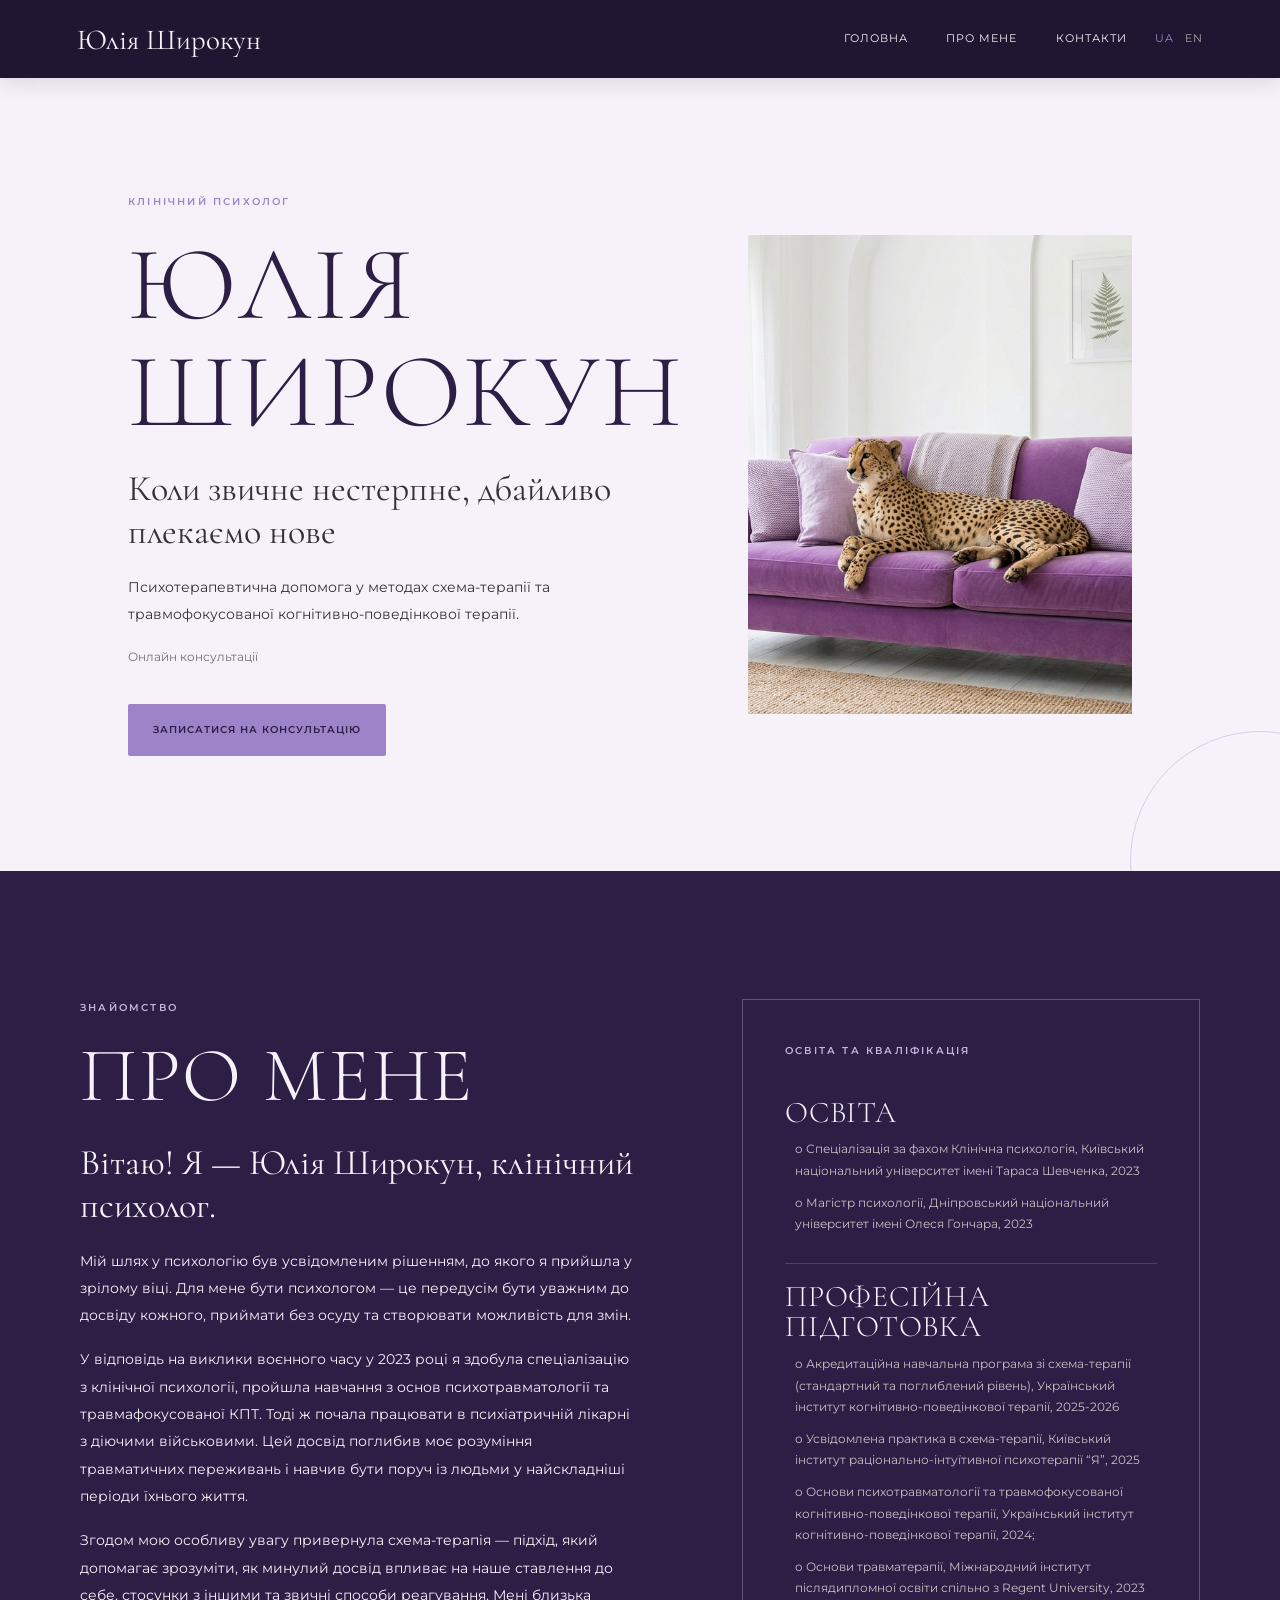
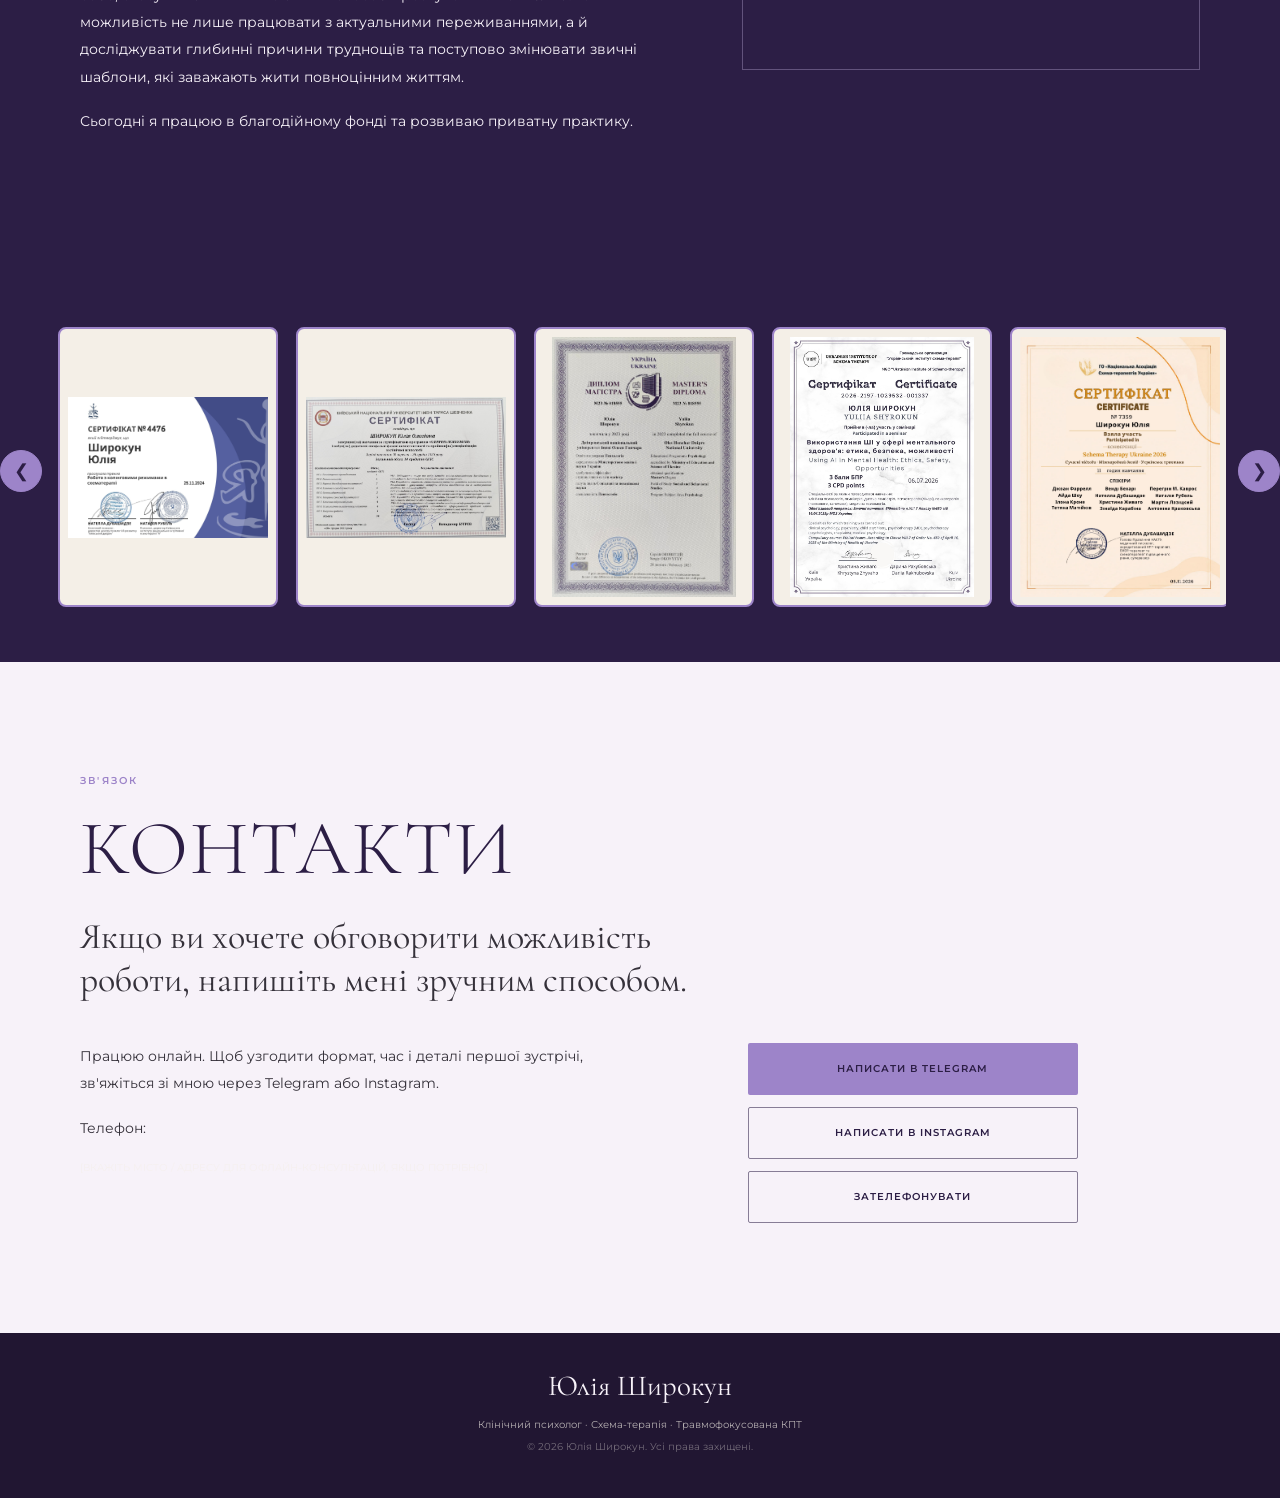
==== index.html @ d12aa0e6 "Update index.html" ====
<!doctype html>
<html lang="uk">
<head>
  <meta charset="utf-8">
  <meta name="viewport" content="width=device-width, initial-scale=1">
  <meta name="description" content="Юлія Широкун — клінічний психолог. Психотерапевтична допомога у методах схема-терапії та травмофокусованої КПТ. Онлайн та офлайн.">
  <meta name="theme-color" content="#2c1e45">
  <meta property="og:type" content="website">
  <meta property="og:title" content="Юлія Широкун | Клінічний психолог">
  <meta property="og:description" content="Психотерапевтична допомога з повагою до вашого досвіду.">
  <meta property="og:image" content="assets/images/portrait.jpg">
  <title>Юлія Широкун | Клінічний психолог</title>
  <link rel="icon" href="assets/icons/favicon.svg" type="image/svg+xml">
  <link rel="preconnect" href="https://fonts.googleapis.com">
  <link rel="preconnect" href="https://fonts.gstatic.com" crossorigin>
  <link href="https://fonts.googleapis.com/css2?family=Cormorant+Garamond:wght@300;400&family=Montserrat:wght@400;500;600&display=swap" rel="stylesheet">
  <link rel="stylesheet" href="style.css">
</head>
<body>
  <header class="site-header">
    <a class="wordmark" href="#home" aria-label="Юлія Широкун — на головну">Юлія Широкун</a>
    <nav class="desktop-nav" aria-label="Головна навігація">
      <a href="#home">Головна</a>
      <a href="#about">Про мене</a>
      <a href="#contacts">Контакти</a>
    </nav>
    <div class="header-controls">
      <a class="lang-switch active" href="./" lang="uk" aria-label="Українська версія">UA</a>
      <a class="lang-switch" href="en/" lang="en" aria-label="English version">EN</a>
      <button class="menu-toggle" type="button" aria-expanded="false" aria-controls="mobile-nav" aria-label="Відкрити меню">
        <span></span><span></span><span></span>
      </button>
    </div>
    <nav class="mobile-nav" id="mobile-nav" aria-label="Мобільна навігація">
      <a href="#home">Головна</a>
      <a href="#about">Про мене</a>
      <a href="#contacts">Контакти</a>
    </nav>
  </header>

  <main>
    <section class="hero section-light" id="home">
      <div class="hero-copy">
        <p class="eyebrow">КЛІНІЧНИЙ ПСИХОЛОГ</p>
        <h1>Юлія<br>Широкун</h1>
        <p class="hero-lead">Коли звичне нестерпне, дбайливо плекаємо нове</p>
        <p class="body-copy">Психотерапевтична допомога у методах схема-терапії та травмофокусованої когнітивно-поведінкової терапії.</p>
        <p class="body-copy muted">Онлайн консультації</p>
        <a class="button button-lavender" href="#contacts">ЗАПИСАТИСЯ НА КОНСУЛЬТАЦІЮ</a>
      </div>
      <div class="hero-photo-wrap">
        <!-- ЗАМІНИТИ: додайте фотографію Юлії до assets/images/portrait.jpg -->
        <img class="hero-photo" src="assets/images/portrait.jpg" alt="Місце для портретної фотографії Юлії Широкун">
      </div>
      <div class="hero-decoration" aria-hidden="true"></div>
    </section>

    <section class="about section-dark" id="about">
      <div class="section-inner about-grid">
        <div>
          <p class="eyebrow eyebrow-light">ЗНАЙОМСТВО</p>
          <h2>Про мене</h2>
          <p class="section-lead">Вітаю! Я — Юлія Широкун, клінічний психолог.</p>
          <p class="body-copy">Мій шлях у психологію був усвідомленим рішенням, до якого я прийшла у зрілому віці. Для мене бути психологом — це передусім бути уважним до досвіду кожного, приймати без осуду та створювати можливість для змін.</p>
          <p class="body-copy">У відповідь на виклики воєнного часу у 2023 році я здобула спеціалізацію з клінічної психології, пройшла навчання з основ психотравматології та травмафокусованої КПТ. Тоді ж почала працювати в психіатричній лікарні з діючими військовими. Цей досвід поглибив моє розуміння травматичних переживань і навчив бути поруч із людьми у найскладніші періоди їхнього життя.</p>
          <p class="body-copy">Згодом мою особливу увагу привернула схема-терапія — підхід, який допомагає зрозуміти, як минулий досвід впливає на наше ставлення до себе, стосунки з іншими та звичні способи реагування. Мені близька можливість не лише працювати з актуальними переживаннями, а й досліджувати глибинні причини труднощів та поступово змінювати звичні шаблони, які заважають жити повноцінним життям.</p>
          <p class="body-copy">Сьогодні я працюю в благодійному фонді та розвиваю приватну практику.</p>
        </div>
        <aside class="credentials-card">
          <p class="eyebrow eyebrow-light">ОСВІТА ТА КВАЛІФІКАЦІЯ</p>
          <div class="credential-item">
            <h3>Освіта</h3>
            <p>o Спеціалізація за фахом Клінічна психологія, Київський національний університет імені Тараса Шевченка, 2023</p>
            <p>o	Магістр психології, Дніпровський національний університет імені Олеся Гончара, 2023</p>
          </div>
          <div class="credential-item">
            <h3>Професійна підготовка</h3>
            <p>o	Акредитаційна навчальна програма зі схема-терапії (стандартний та поглиблений рівень), Український інститут когнітивно-поведінкової терапії, 2025-2026</p>
            <p>o	Усвідомлена практика в схема-терапії, Київський інститут раціонально-інтуїтивної психотерапії “Я”, 2025</p>
            <p>o	Основи психотравматології та травмофокусованої когнітивно-поведінкової терапії, Український інститут когнітивно-поведінкової терапії, 2024;</p>
            <p>o	Основи травматерапії, Міжнародний інститут післядипломної освіти спільно з Regent University, 2023</p>
          </div>
        </aside>
      </div>

            <!-- ГАЛЕРЕЯ ДИПЛОМІВ ТА СЕРТИФІКАТІВ -->
<div class="certificate-gallery">

    <div class="gallery-wrapper">

        <button class="gallery-arrow gallery-prev"
                type="button"
                aria-label="Попередні фотографії">
            &#10094;
        </button>

        <div class="gallery-track" id="certificateTrack">

            <div class="certificate-item">
                <img src="assets/images/photo_1.jpg" alt="Документ 1">
                <span>1</span>
            </div>
            <div class="certificate-item">
                <img src="assets/images/photo_2.jpg" alt="Документ 2">
                <span>2</span>
            </div>
            <div class="certificate-item">
                <img src="assets/images/photo_3.jpg" alt="Документ 3">
                <span>3</span>
            </div>
            <div class="certificate-item">
                <img src="assets/images/photo_4.jpg" alt="Документ 4">
                <span>4</span>
            </div>
            <div class="certificate-item">
                <img src="assets/images/photo_5.jpg" alt="Документ 5">
                <span>5</span>
            </div>
            <div class="certificate-item">
                <img src="assets/images/photo_6.jpg" alt="Документ 6">
                <span>6</span>
            </div>
            <div class="certificate-item">
                <img src="assets/images/photo_7.jpg" alt="Документ 7">
                <span>7</span>
            </div>
            <div class="certificate-item">
                <img src="assets/images/photo_8.jpg" alt="Документ 8">
                <span>8</span>
            </div>
            <div class="certificate-item">
                <img src="assets/images/photo_9.jpg" alt="Документ 9">
                <span>9</span>
            </div>
            <div class="certificate-item">
                <img src="assets/images/photo_10.jpg" alt="Документ 10">
                <span>10</span>
            </div>
            <div class="certificate-item">
                <img src="assets/images/photo_11.jpg" alt="Документ 11">
                <span>11</span>
            </div>
            <div class="certificate-item">
                <img src="assets/images/photo_12.jpg" alt="Документ 12">
                <span>12</span>
            </div>

        </div>

        <button class="gallery-arrow gallery-next"
                type="button"
                aria-label="Наступні фотографії">
            &#10095;
        </button>

    </div>
</div>

<!-- ВІКНО ЗБІЛЬШЕНОГО ФОТО -->
<div class="photo-lightbox" id="photoLightbox"
     role="dialog" aria-modal="true"
     aria-label="Збільшене зображення">

    <button class="lightbox-close" type="button"
            aria-label="Закрити">&times;</button>

    <img id="lightboxImage" src="" alt="Збільшений документ">

</div>
<!-- КІНЕЦЬ ГАЛЕРЕЇ -->
    </section>

    <section class="contacts section-light" id="contacts">
      <div class="section-inner contacts-inner">
        <p class="eyebrow">ЗВ'ЯЗОК</p>
        <h2>Контакти</h2>
        <p class="section-lead">Якщо ви хочете обговорити можливість роботи, напишіть мені зручним способом.</p>
        <div class="contact-layout">
          <div class="contact-copy">
            <p class="body-copy">Працюю онлайн. Щоб узгодити формат, час і деталі першої зустрічі, зв'яжіться зі мною через Telegram або Instagram.</p>
            <p class="body-copy">Телефон: <a class="inline-link" href="tel:+380974442134"></a></p>
            <p class="small-note">[ВКАЖІТЬ МІСТО / АДРЕСУ ДЛЯ ОФЛАЙН-КОНСУЛЬТАЦІЙ, ЯКЩО ПОТРІБНО]</p>
          </div>
         <div class="contact-actions">
  <!-- Telegram: відкрити особистий діалог -->
  <a class="button button-lavender"
     href="https://t.me/psyinua"
     target="_blank"
     rel="noopener noreferrer">
    НАПИСАТИ В TELEGRAM
  </a>

  <!-- Instagram: відкрити Direct -->
  <a class="button button-outline-dark"
     href="https://ig.me/m/psyinua"
     target="_blank"
     rel="noopener noreferrer">
    НАПИСАТИ В INSTAGRAM
  </a>

  <!-- Телефонний дзвінок -->
  <a class="button button-outline-dark"
     href="tel:+380974442134">
    ЗАТЕЛЕФОНУВАТИ
  </a>
</div>
        </div>
      </div>

    </section>
  </main>

  <footer class="site-footer">
    <a class="wordmark footer-wordmark" href="#home">Юлія Широкун</a>
    <p>Клінічний психолог · Схема-терапія · Травмофокусована КПТ</p>
    <p class="footer-copy">© <span id="year"></span> Юлія Широкун. Усі права захищені.</p>
  </footer>
  <script src="script.js"></script>
</body>
</html>
---- style.css ----
/* ОСНОВНІ НАЛАШТУВАННЯ КОЛЬОРІВ І ШРИФТІВ */
:root {
  --purple: #2c1e45;
  --lavender: #9d84c9;
  --cream: #f7f2f9;
  --ink: #35313a;
  --pale-lavender: #e8e0f1;
  --font-heading: "Cormorant Garamond", Georgia, serif;
  --font-body: "Montserrat", Arial, sans-serif;
  --header-height: 78px;
}
* { box-sizing: border-box; }
html { scroll-behavior: smooth; scroll-padding-top: calc(var(--header-height) + 18px); }
body { margin: 0; color: var(--ink); background: var(--cream); font-family: var(--font-body); font-size: 15px; line-height: 1.8; }
a { color: inherit; }
.site-header {
  height: var(--header-height); position: sticky; top: 0; z-index: 20;
  display: flex; align-items: center; justify-content: space-between; gap: 28px;
  padding: 0 clamp(20px, 6vw, 88px); background: #211632; color:  rgba(244,239,231,.7);
  box-shadow: 0 4px 22px rgba(20,12,32,.12);
}
.wordmark { color: var(--cream); text-decoration: none; font-family: var(--font-heading); font-size: 29px; font-weight: 400; line-height: 1; white-space: nowrap; }
.desktop-nav { display: flex; align-items: center; gap: clamp(18px, 3vw, 42px); margin-left: auto; }
.desktop-nav a, .mobile-nav a { color: var(--cream); text-decoration: none; font-size: 11px; letter-spacing: .09em; text-transform: uppercase; transition: color .2s ease; }
.desktop-nav a:hover, .mobile-nav a:hover { color: var(--lavender); }
.header-controls { display: flex; align-items: center; gap: 12px; }
.lang-switch { color: rgba(244,239,231,.65); text-decoration: none; font-size: 11px; letter-spacing: .08em; }
.lang-switch.active, .lang-switch:hover { color: var(--lavender); }
.menu-toggle, .mobile-nav { display: none; }
section { scroll-margin-top: var(--header-height); }
.section-light { background: var(--cream); color: var(--ink); }
.section-dark { background: var(--purple); color: var(--cream); }
.hero { min-height: min(760px, calc(100vh - var(--header-height))); display: grid; grid-template-columns: 1.05fr .95fr; align-items: center; gap: 5vw; padding: clamp(64px, 9vw, 126px) clamp(24px, 10vw, 150px); position: relative; overflow: hidden; }
.hero-copy { position: relative; z-index: 1; max-width: 600px; }
.eyebrow { margin: 0 0 20px; font-size: 10px; font-weight: 600; letter-spacing: .22em; color: var(--lavender); }
.eyebrow-light { color: #c5b4e1; }
h1, h2, h3 { font-family: var(--font-heading); font-weight: 300; text-transform: uppercase; letter-spacing: .025em; line-height: 1.02; }
h1 { margin: 0 0 22px; color: var(--purple); font-size: clamp(64px, 8.2vw, 112px); }
h2 { margin: 0 0 26px; font-size: clamp(52px, 6vw, 78px); color: var(--cream); }
h3 { margin: 0 0 8px; color: var(--cream); font-size: 30px; }
.hero-lead, .section-lead { font-family: var(--font-heading); font-size: clamp(25px, 3vw, 36px); line-height: 1.2; margin: 0 0 20px; }
.body-copy { max-width: 620px; margin: 0 0 17px; font-size: 14px; line-height: 1.95; }
.body-light { color: rgba(244,239,231,.88); }
.muted { color: #746c79; font-size: 12px; }
.button { display: inline-flex; justify-content: center; align-items: center; min-height: 52px; padding: 14px 24px; border: 1px solid transparent; border-radius: 2px; text-decoration: none; font-family: var(--font-body); font-size: 10px; font-weight: 600; letter-spacing: .1em; line-height: 1.4; text-align: center; transition: transform .2s ease, background .2s ease, color .2s ease; }
.button:hover { transform: translateY(-2px); }
.button-lavender { background: var(--lavender); color: var(--purple); }
.button-lavender:hover { background: #b5a2d7; }
.button-outline-light { border-color: rgba(244,239,231,.55); color: var(--cream); background: transparent; }
.button-outline-light:hover { background: rgba(244,239,231,.1); }
.hero .button { margin-top: 18px; }
.hero-photo-wrap { position: relative; justify-self: end; width: min(100%, 440px); }
.hero-photo { display: block; width: 100%; aspect-ratio: 4 / 5; object-fit: cover; background: var(--pale-lavender); }
.photo-note { position: absolute; bottom: 16px; left: 16px; padding: 8px 12px; background: rgba(44,30,69,.88); color: var(--cream); font-size: 9px; letter-spacing: .16em; }
.hero-decoration { position: absolute; width: 260px; height: 260px; border: 1px solid rgba(157,132,201,.35); border-radius: 50%; right: -110px; bottom: -120px; }
.section-inner { width: min(1120px, calc(100% - 48px)); margin: 0 auto; padding: clamp(76px, 10vw, 132px) 0; }
.about-grid { display: grid; grid-template-columns: 1.1fr .9fr; gap: clamp(40px, 8vw, 110px); align-items: start; }
.about .section-lead { color: var(--cream); max-width: 720px; }
.contacts .section-lead { color: var(--ink); max-width: 680px; }
.contacts .eyebrow { color: var(--lavender); }
.contacts h2, .contacts h3 { color: var(--purple); }
.contacts .body-copy { color: var(--ink); }
.contacts .button-outline-dark {
  border-color: rgba(44,30,69,.55);
  color: var(--purple);
  background: transparent;
}
.contacts .button-outline-dark:hover { background: rgba(44,30,69,.07); }
.placeholder-hint { margin-top: 28px; color: #c5b4e1; font-size: 10px; letter-spacing: .08em; }
.credentials-card { border: 1px solid rgba(197,180,225,.35); padding: clamp(24px, 4vw, 42px); }
.credential-item { padding: 18px 0; border-bottom: 1px solid rgba(197,180,225,.22); }
.credential-item:last-of-type { border-bottom: 0; }
.credential-item p { margin: 10px; color: rgba(244,239,231,.78); font-size: 12px; line-height: 1.8; }
.small-note { color: rgba(244,239,231,.55); font-size: 10px; line-height: 1.7; }
.contacts-inner { padding-top: clamp(72px, 9vw, 110px); padding-bottom: clamp(72px, 9vw, 110px); }
.contacts h2 { color: var(--purple); }
.contact-layout { display: grid; grid-template-columns: 1.1fr .9fr; gap: 9vw; margin-top: 42px; align-items: start; }
.inline-link { color: #c5b4e1; text-underline-offset: 4px; }
.contact-actions { display: flex; flex-direction: column; align-items: stretch; gap: 12px; max-width: 330px; }
.site-footer { padding: 38px 24px; text-align: center; background: #211632; color: rgba(244,239,231,.7); }
.footer-wordmark { display: inline-block; margin-bottom: 12px; }
.site-footer p { margin: 4px 0; font-size: 10px; }
.footer-copy { opacity: .55; }
@media (max-width: 760px) {
  :root { --header-height: 68px; }
  .site-header { padding: 0 20px; gap: 12px; }
  .wordmark { font-size: 25px; }
  .desktop-nav { display: none; }
  .header-controls { margin-left: auto; }
  .menu-toggle { display: flex; flex-direction: column; justify-content: center; gap: 5px; width: 38px; height: 38px; padding: 8px; border: 0; background: transparent; cursor: pointer; }
  .menu-toggle span { display: block; width: 21px; height: 1px; background: var(--cream); }
  .mobile-nav { position: absolute; top: var(--header-height); left: 0; right: 0; padding: 18px 22px 22px; background: var(--purple); border-top: 1px solid rgba(244,239,231,.12); }
  .mobile-nav.open { display: flex; flex-direction: column; gap: 18px; }
  .hero { grid-template-columns: 1fr; gap: 42px; padding: 68px 26px 76px; }
  h1 { font-size: clamp(62px, 18vw, 92px); }
  .hero-photo-wrap { justify-self: center; width: min(100%, 390px); }
  .section-inner { width: min(100% - 48px, 560px); }
  .about-grid, .contact-layout { grid-template-columns: 1fr; gap: 42px; }
  h2 { font-size: 58px; }
  .contact-actions { max-width: none; }
}
@media (prefers-reduced-motion: reduce) {
  html { scroll-behavior: auto; }
  *, *::before, *::after { transition-duration: .01ms !important; animation-duration: .01ms !important; }
}
/* ===== ГАЛЕРЕЯ СЕРТИФІКАТІВ ===== */

.certificate-gallery {
    margin-top: 0px;
    padding: 35px 0;
    color: #f4efe7;
}

.certificate-gallery h2 {
    color: #f4efe7;
    text-align: center;
    font-family: 'Cormorant Garamond', serif;
    font-weight: normal;
    letter-spacing: 2px;
}

.gallery-description {
    color: #e5d9ee;
    text-align: center;
    margin-bottom: 30px;
}

.gallery-wrapper {
    display: flex;
    align-items: center;
    gap: 12px;
}

.gallery-track {
    display: flex;
    gap: 18px;
    overflow-x: auto;
    scroll-behavior: smooth;
    scroll-snap-type: x mandatory;
    scrollbar-width: thin;
    scrollbar-color: #9d84c9 #2c1e45;
    padding: 12px 4px 20px;
    flex: 1;
}

.gallery-track::-webkit-scrollbar {
    height: 7px;
}

.gallery-track::-webkit-scrollbar-thumb {
    background: #9d84c9;
    border-radius: 10px;
}

.certificate-item {
    position: relative;
    flex: 0 0 220px;
    height: 280px;
    background: #f4efe7;
    border: 2px solid #9d84c9;
    border-radius: 8px;
    overflow: hidden;
    scroll-snap-align: center;
    cursor: zoom-in;
    display: flex;
    align-items: center;
    justify-content: center;
}

.certificate-item img {
    width: 100%;
    height: 100%;
    object-fit: contain;
    padding: 8px;
}

.certificate-item span {
    position: absolute;
    color: #2c1e45;
    font-size: 14px;
    background: #e5d9ee;
    padding: 4px 9px;
    border-radius: 20px;
    pointer-events: none;
}

.certificate-item.has-photo span {
    display: none;
}

.certificate-item img:not([src]) {
    display: none;
}

.gallery-arrow {
    flex-shrink: 0;
    width: 42px;
    height: 42px;
    border: 1px solid #9d84c9;
    border-radius: 50%;
    background: #9d84c9;
    color: #2c1e45;
    font-size: 18px;
    cursor: pointer;
    transition: opacity 0.2s;
}

.gallery-arrow:hover {
    opacity: 0.75;
}

/* ЗБІЛЬШЕНЕ ФОТО */

.photo-lightbox {
    display: none;
    position: fixed;
    inset: 0;
    z-index: 9999;
    background: rgba(20, 13, 30, 0.94);
    align-items: center;
    justify-content: center;
    padding: 55px 20px 20px;
}

.photo-lightbox.active {
    display: flex;
}

.photo-lightbox img {
    max-width: 95%;
    max-height: 90vh;
    object-fit: contain;
    border: 2px solid #9d84c9;
    border-radius: 5px;
}

.lightbox-close {
    position: absolute;
    top: 15px;
    right: 25px;
    background: transparent;
    border: none;
    color: #f4efe7;
    font-size: 42px;
    cursor: pointer;
}

/* МОБІЛЬНА ВЕРСІЯ */

@media (max-width: 600px) {
    .certificate-item {
        flex-basis: 75%;
        height: 260px;
    }

    .gallery-arrow {
        width: 34px;
        height: 34px;
        font-size: 15px;
    }

    .gallery-wrapper {
        gap: 5px;
    }

    .certificate-gallery {
        margin-top: 40px;
    }
}

/* ===== ВИПРАВЛЕННЯ МОБІЛЬНОГО ВІДОБРАЖЕННЯ ===== */

/* Забороняємо сторінці виходити за межі екрана */
html {
    max-width: 100%;
    overflow-x: clip;
}

body {
    width: 100%;
    max-width: 100%;
    overflow-x: hidden;
}

/* Зображення не повинні розширювати сторінку */
img,
video,
iframe {
    max-width: 100%;
}

/* Захист каруселі від горизонтального переповнення */
.gallery-wrapper {
    width: 100%;
    max-width: 100%;
    min-width: 0;
}

.gallery-track {
    min-width: 0;
    max-width: 100%;
}
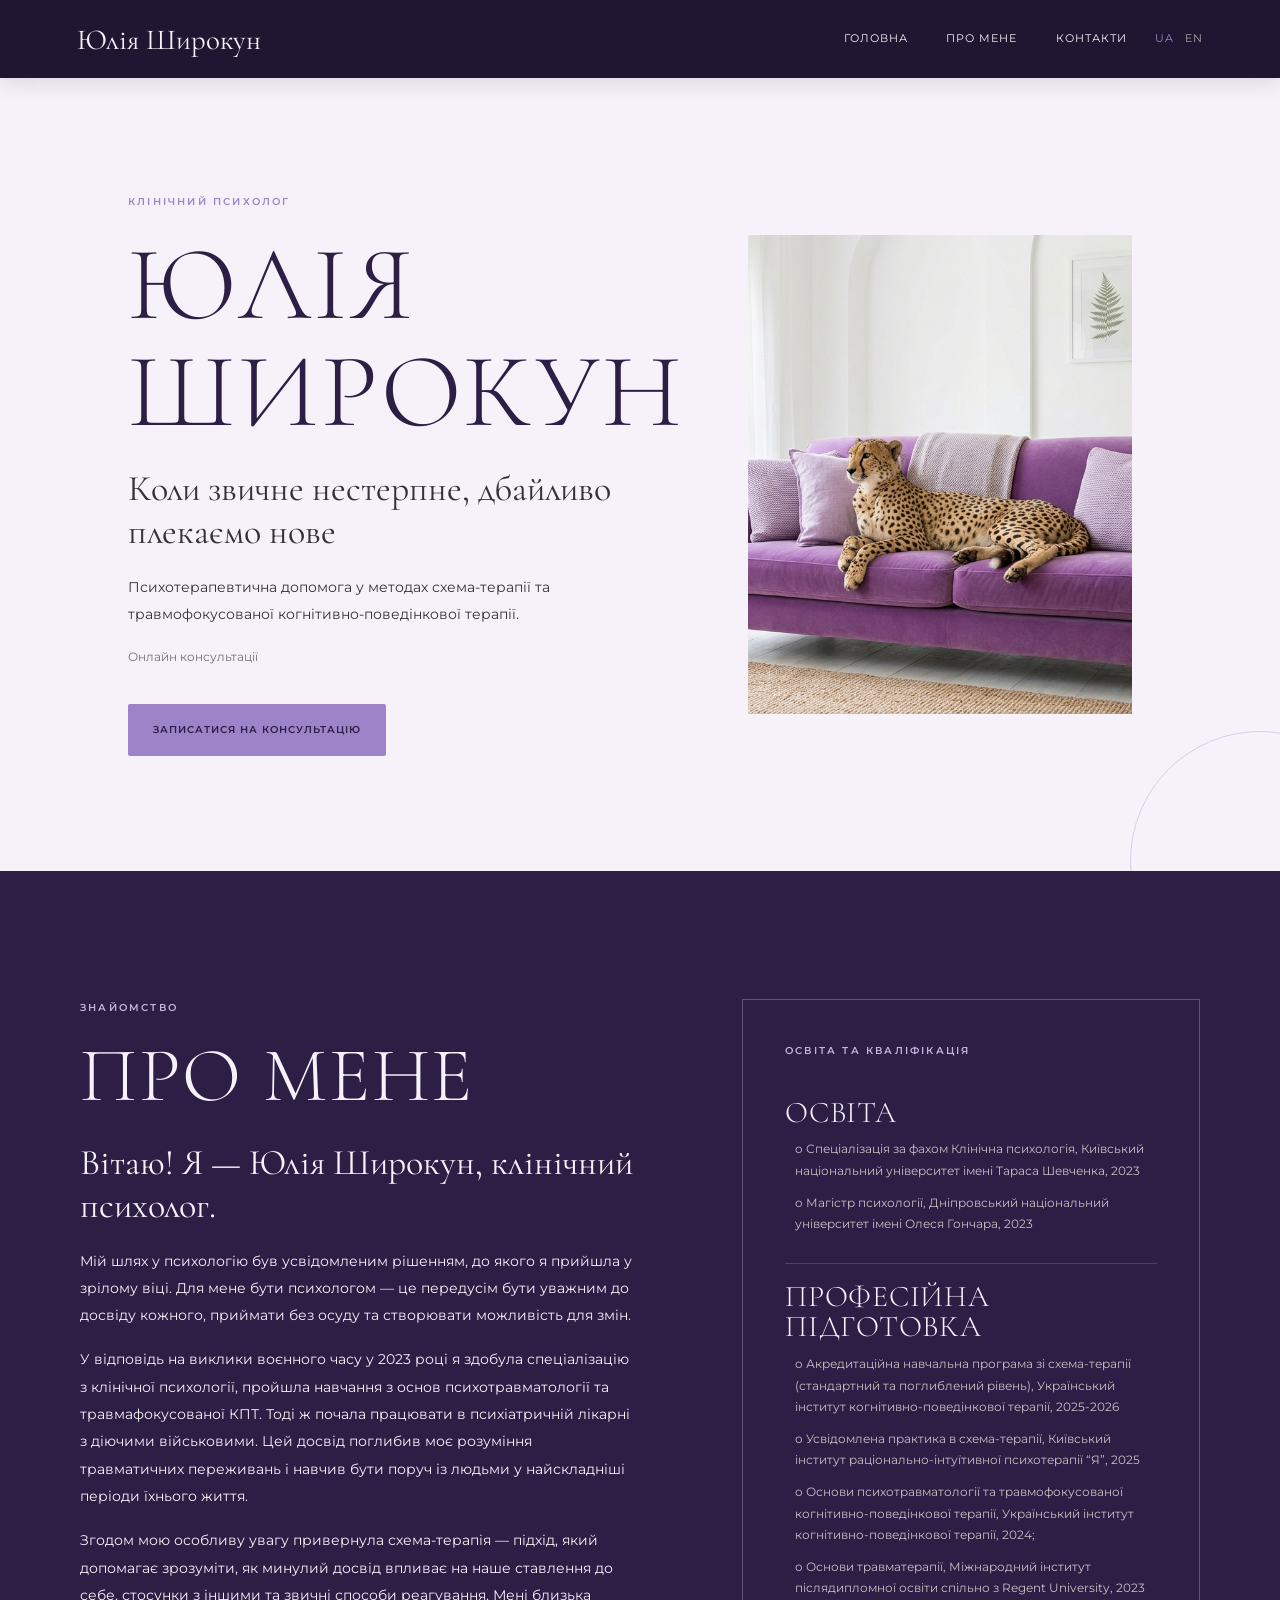
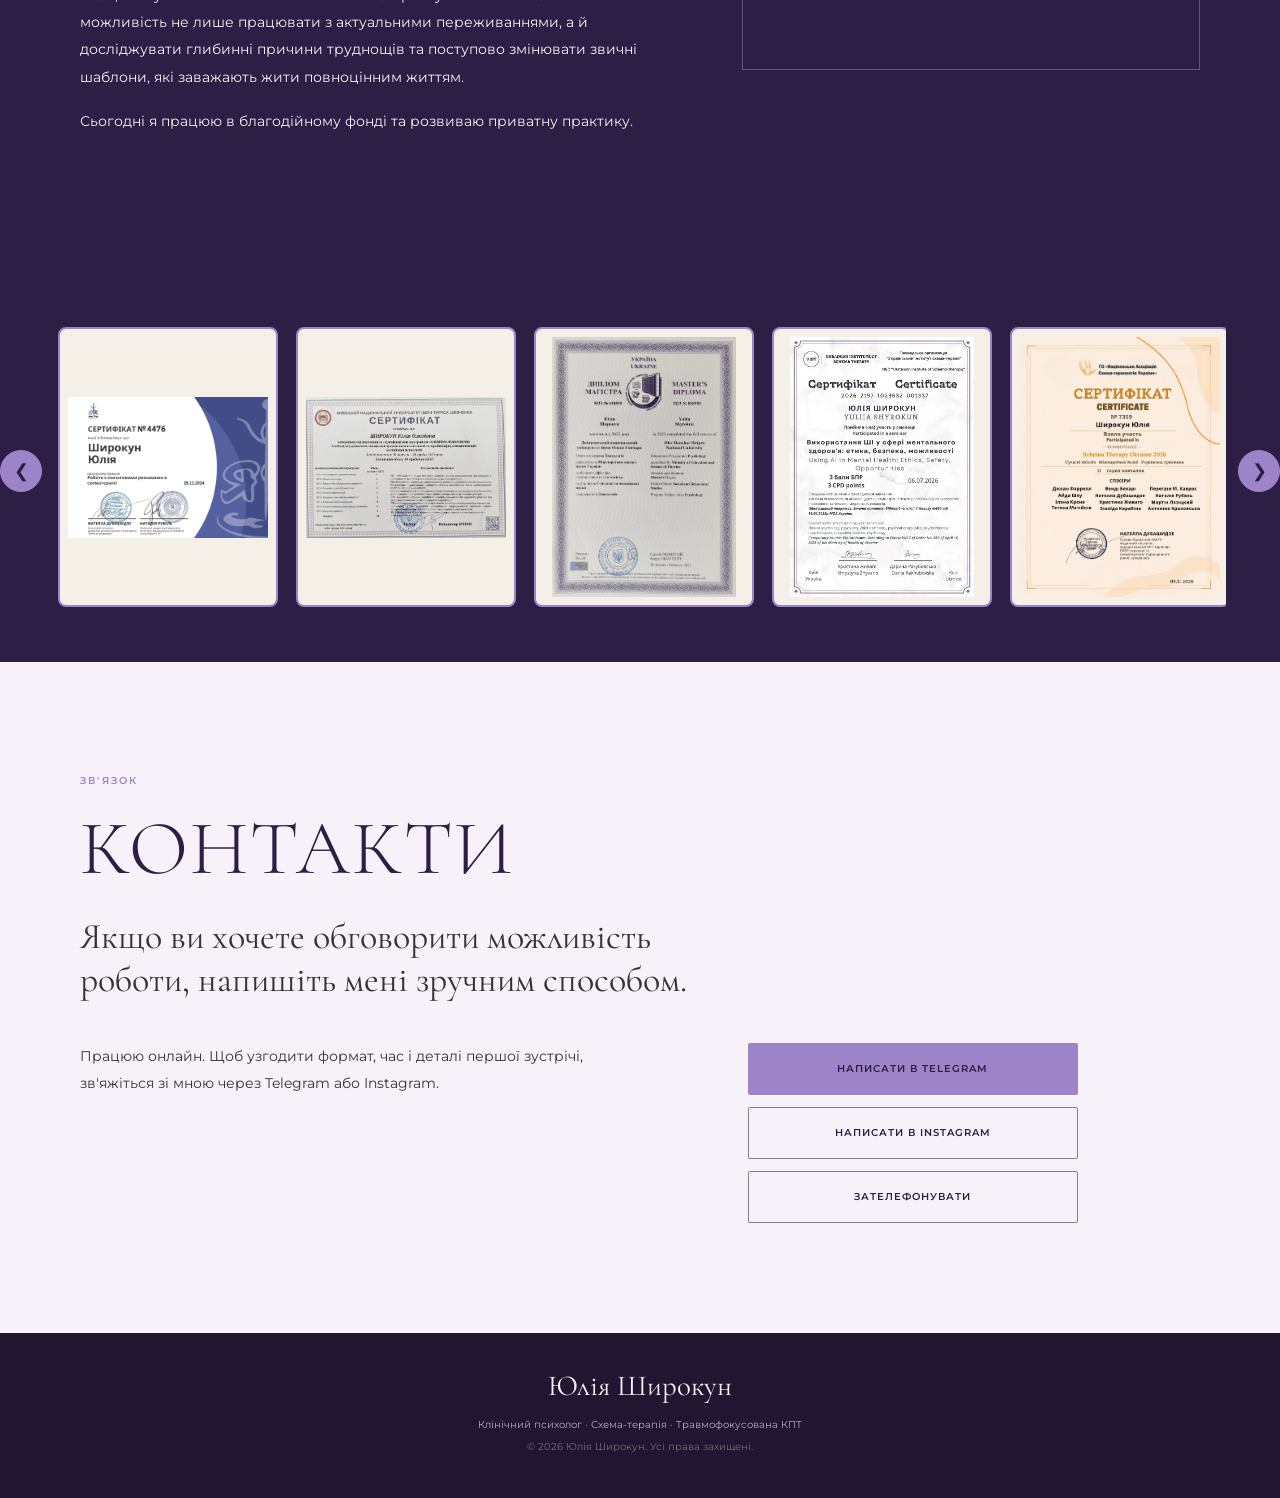
==== commit b3b45917: "Update index.html" ====
--- a/index.html
+++ b/index.html
@@ -178,10 +178,9 @@
         <div class="contact-layout">
           <div class="contact-copy">
             <p class="body-copy">Працюю онлайн. Щоб узгодити формат, час і деталі першої зустрічі, зв'яжіться зі мною через Telegram або Instagram.</p>
-            <p class="body-copy">Телефон: <a class="inline-link" href="tel:+380974442134"></a></p>
-            <p class="small-note">[ВКАЖІТЬ МІСТО / АДРЕСУ ДЛЯ ОФЛАЙН-КОНСУЛЬТАЦІЙ, ЯКЩО ПОТРІБНО]</p>
           </div>
          <div class="contact-actions">
+           
   <!-- Telegram: відкрити особистий діалог -->
   <a class="button button-lavender"
      href="https://t.me/psyinua"
@@ -192,7 +191,7 @@
 
   <!-- Instagram: відкрити Direct -->
   <a class="button button-outline-dark"
-     href="https://ig.me/m/psyinua"
+     href="https://www.instagram.com/psyinua/"
      target="_blank"
      rel="noopener noreferrer">
     НАПИСАТИ В INSTAGRAM
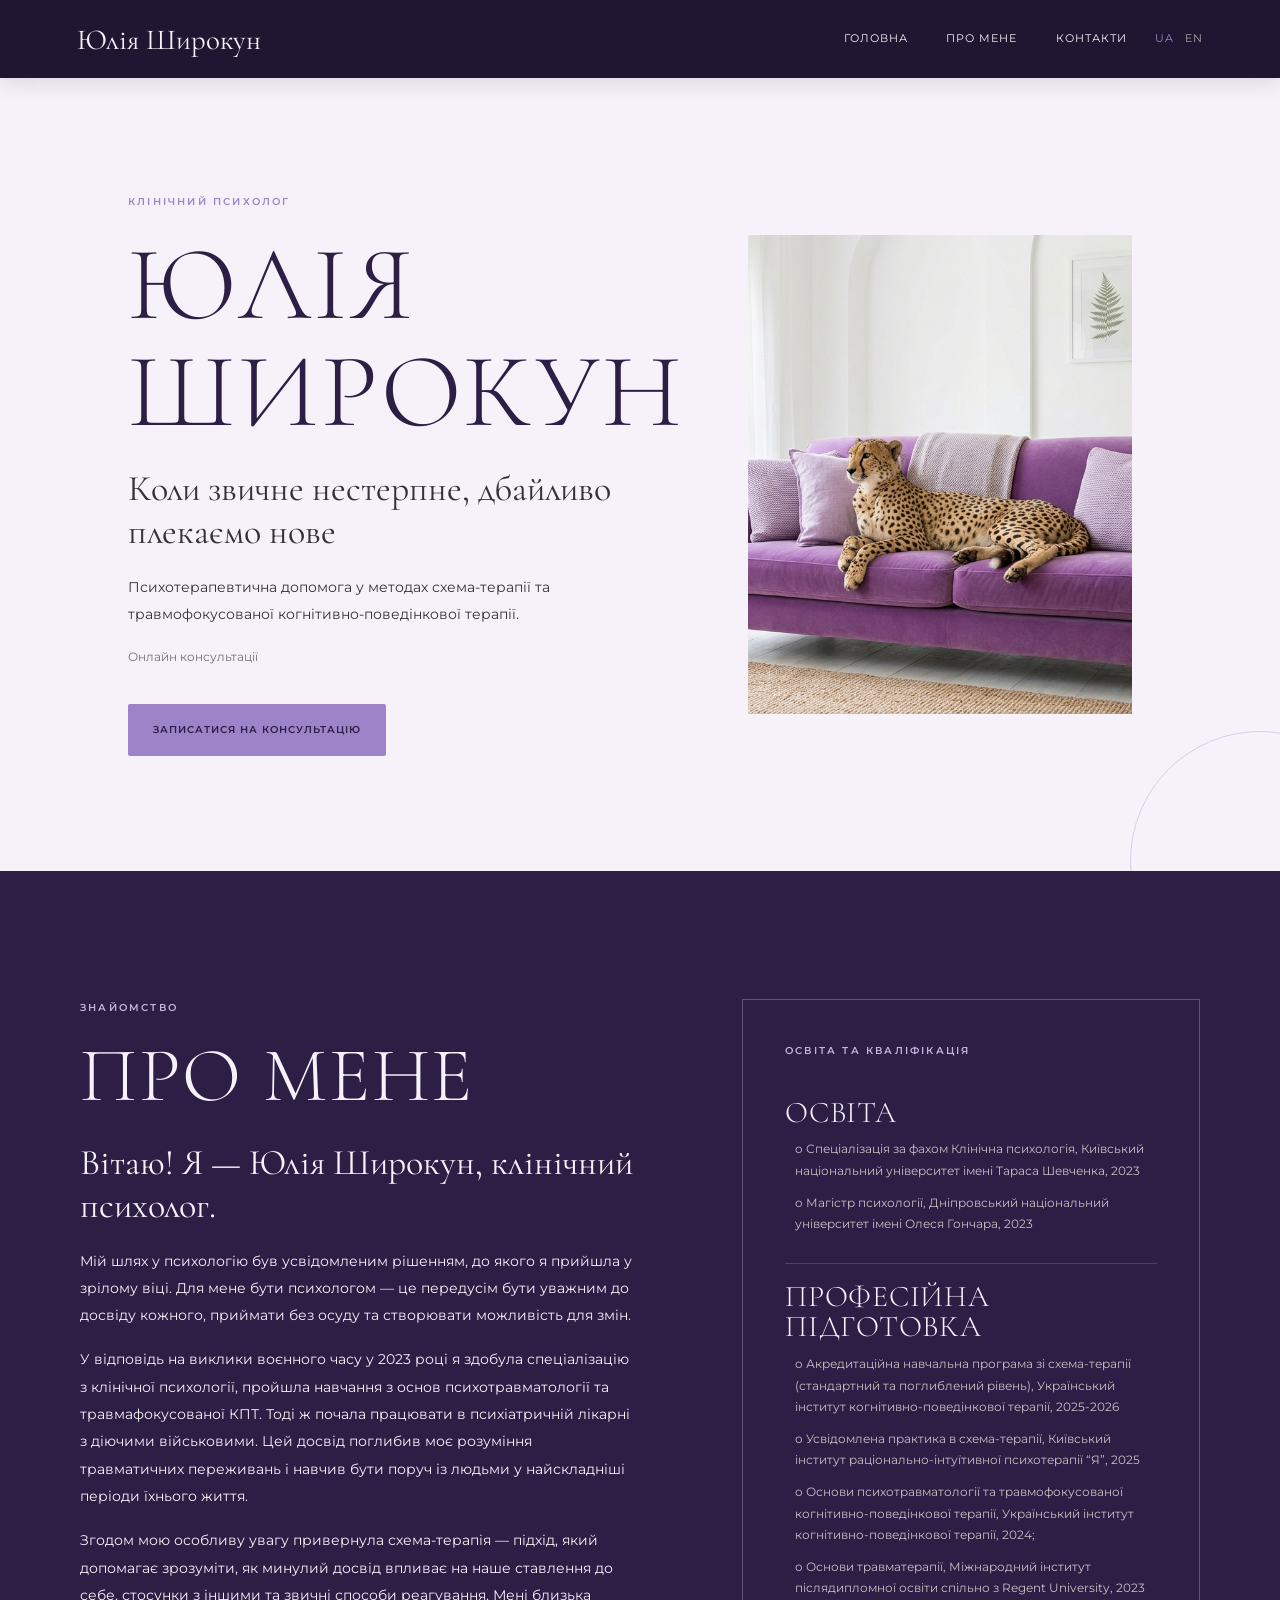
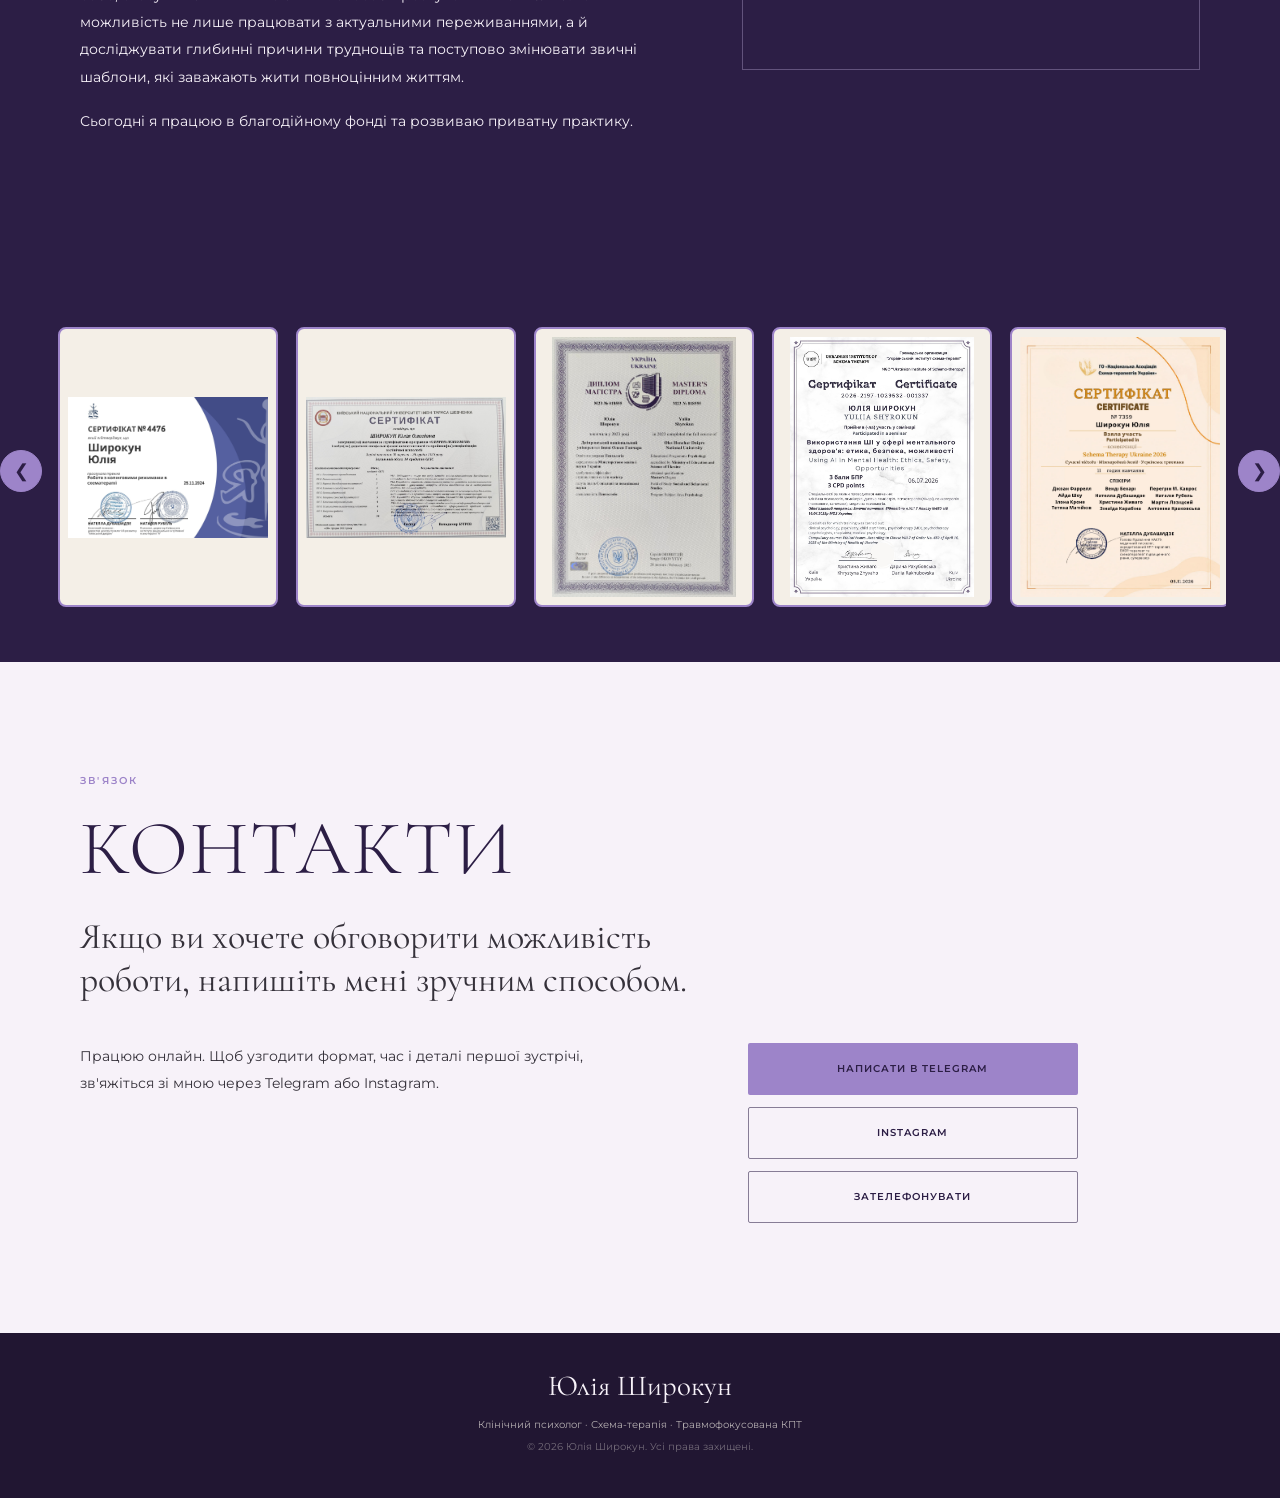
==== commit 1335ce5a: "Update index.html" ====
--- a/index.html
+++ b/index.html
@@ -194,7 +194,7 @@
      href="https://www.instagram.com/psyinua/"
      target="_blank"
      rel="noopener noreferrer">
-    НАПИСАТИ В INSTAGRAM
+    INSTAGRAM
   </a>
 
   <!-- Телефонний дзвінок -->
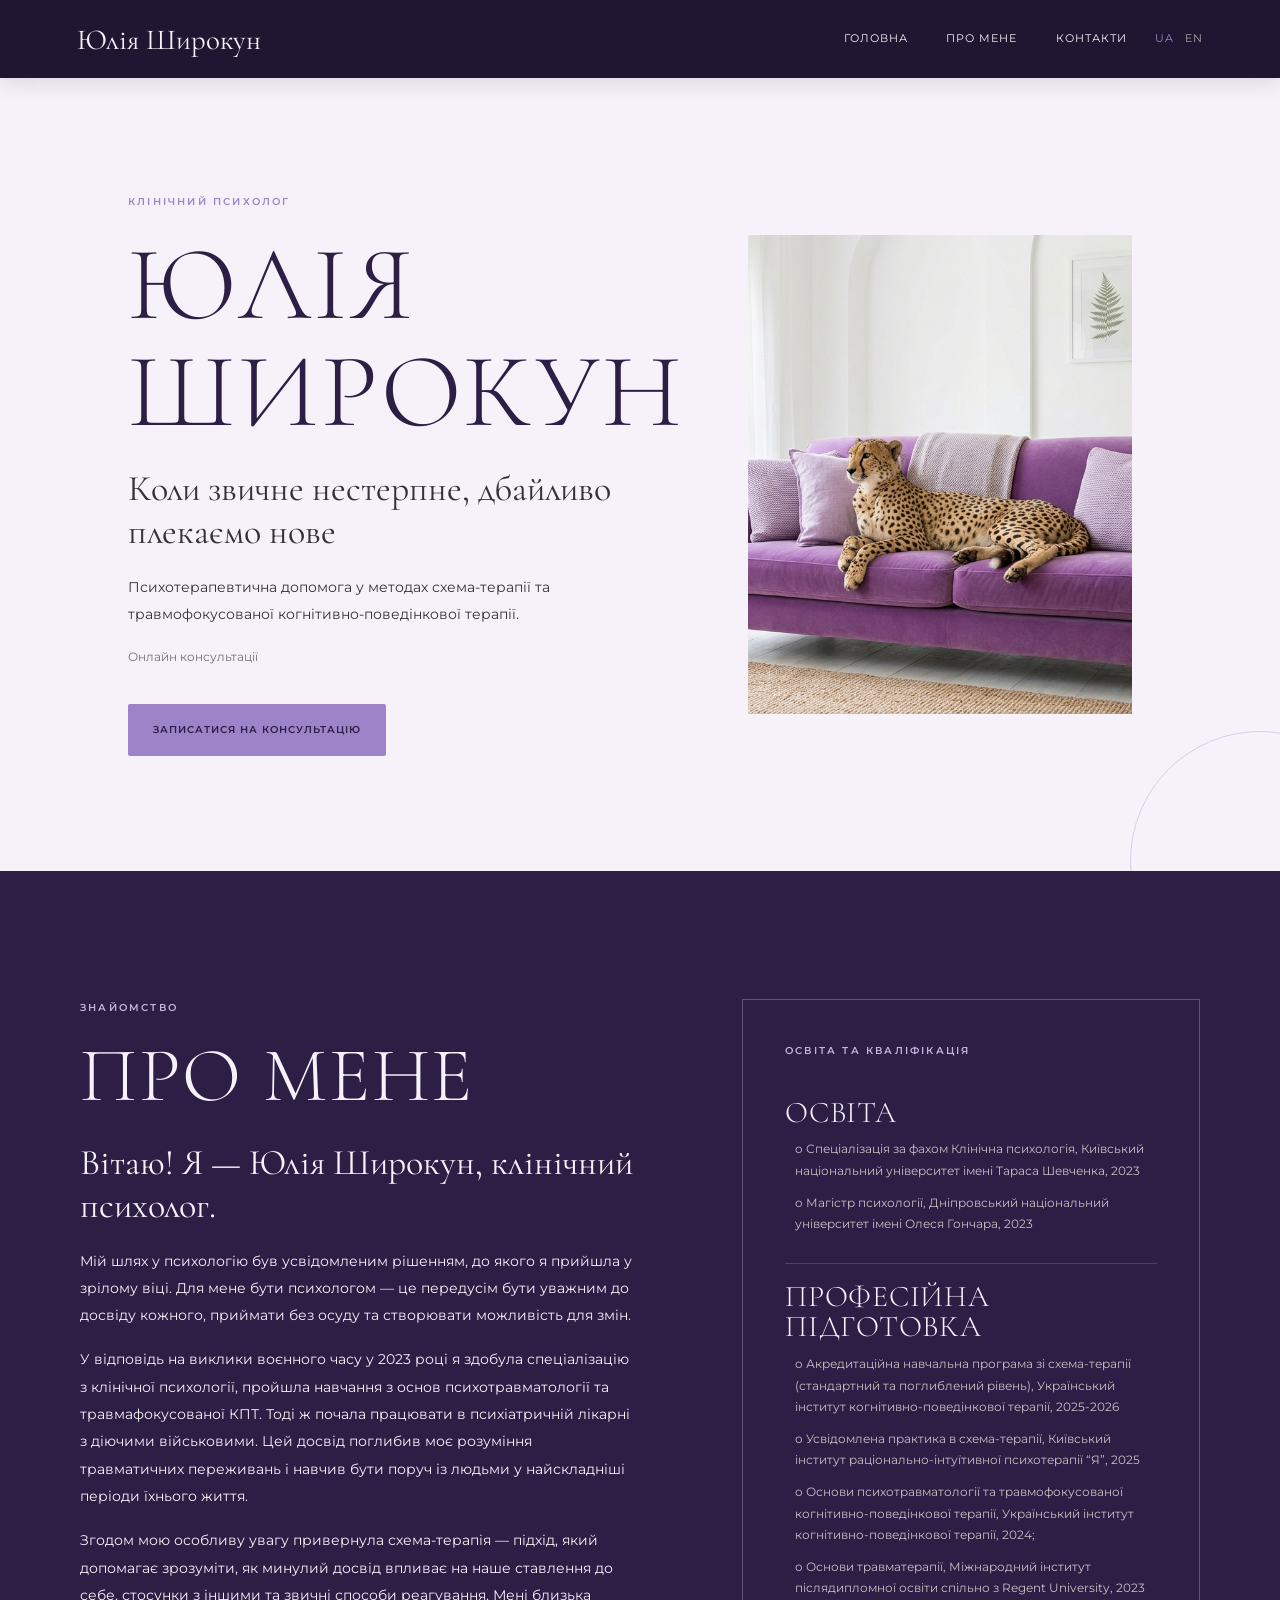
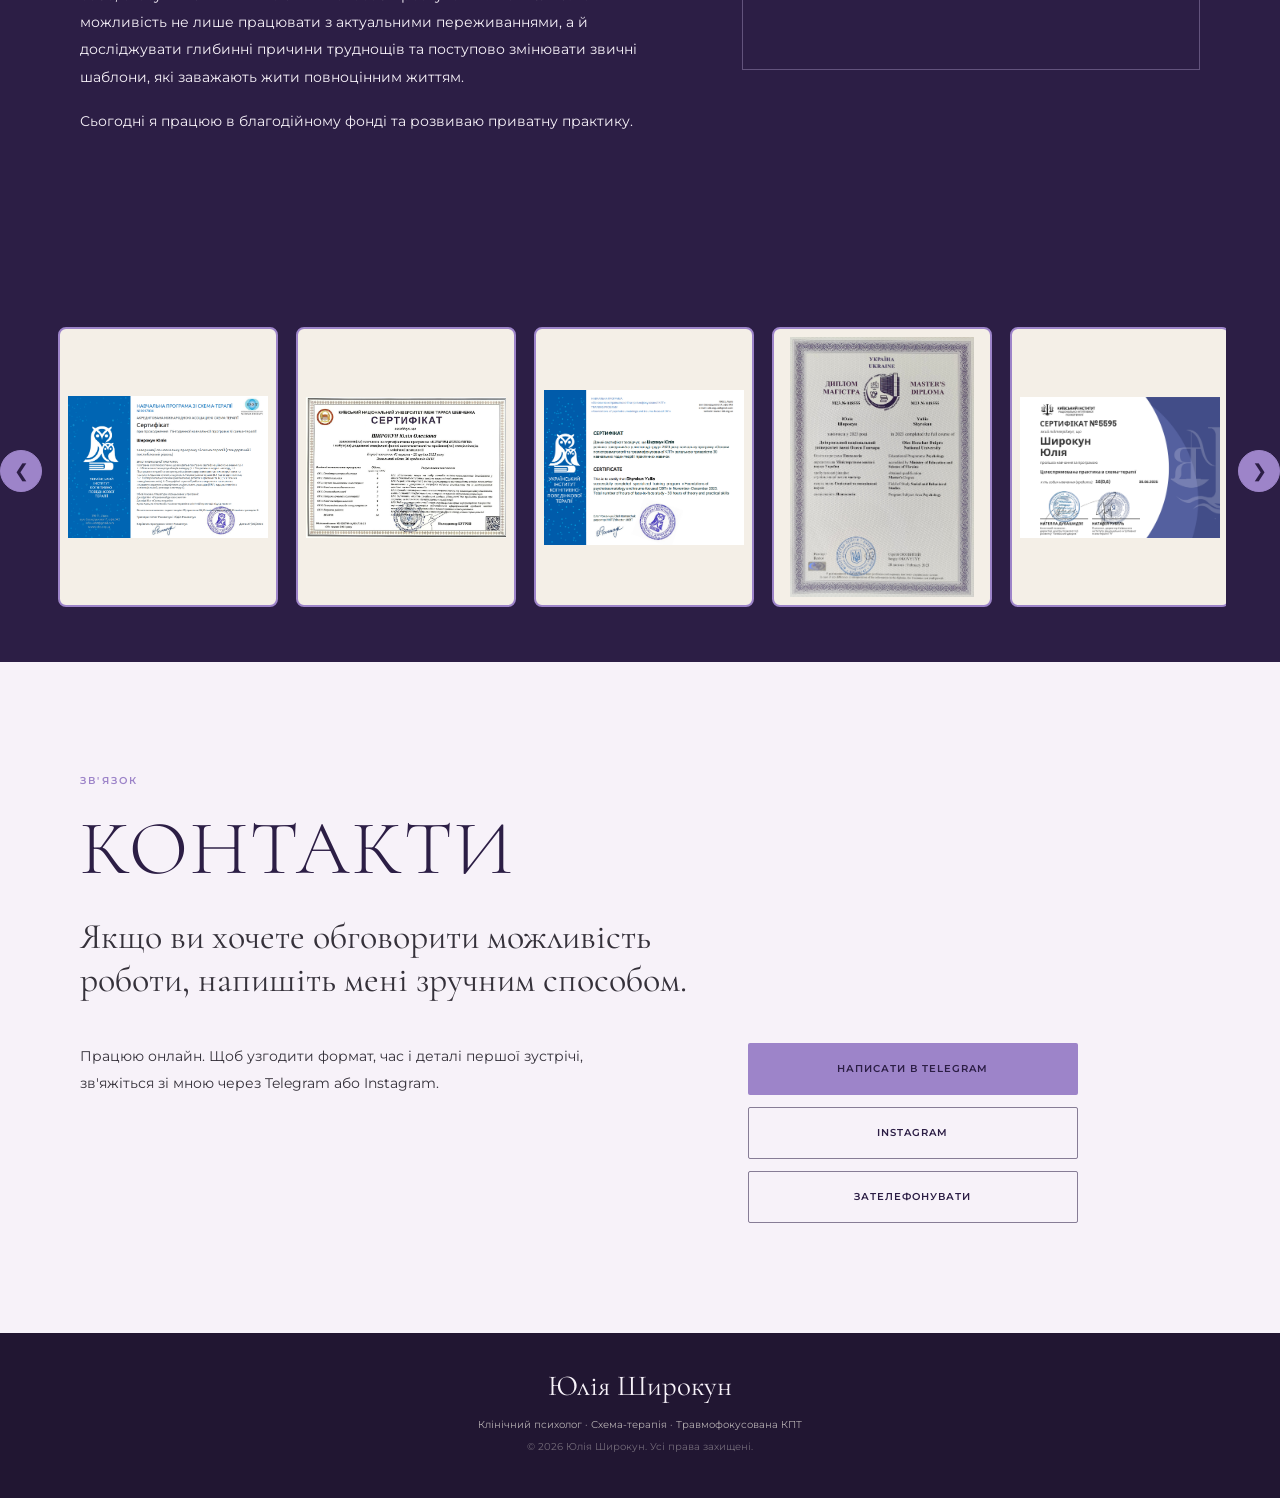
==== commit 0eb8ed18: "Update index.html" ====
--- a/index.html
+++ b/index.html
@@ -144,6 +144,10 @@
                 <img src="assets/images/photo_12.jpg" alt="Документ 12">
                 <span>12</span>
             </div>
+          <div class="certificate-item">
+                <img src="assets/images/photo_13.jpg" alt="Документ 13">
+                <span>13</span>
+            </div>
 
         </div>
 
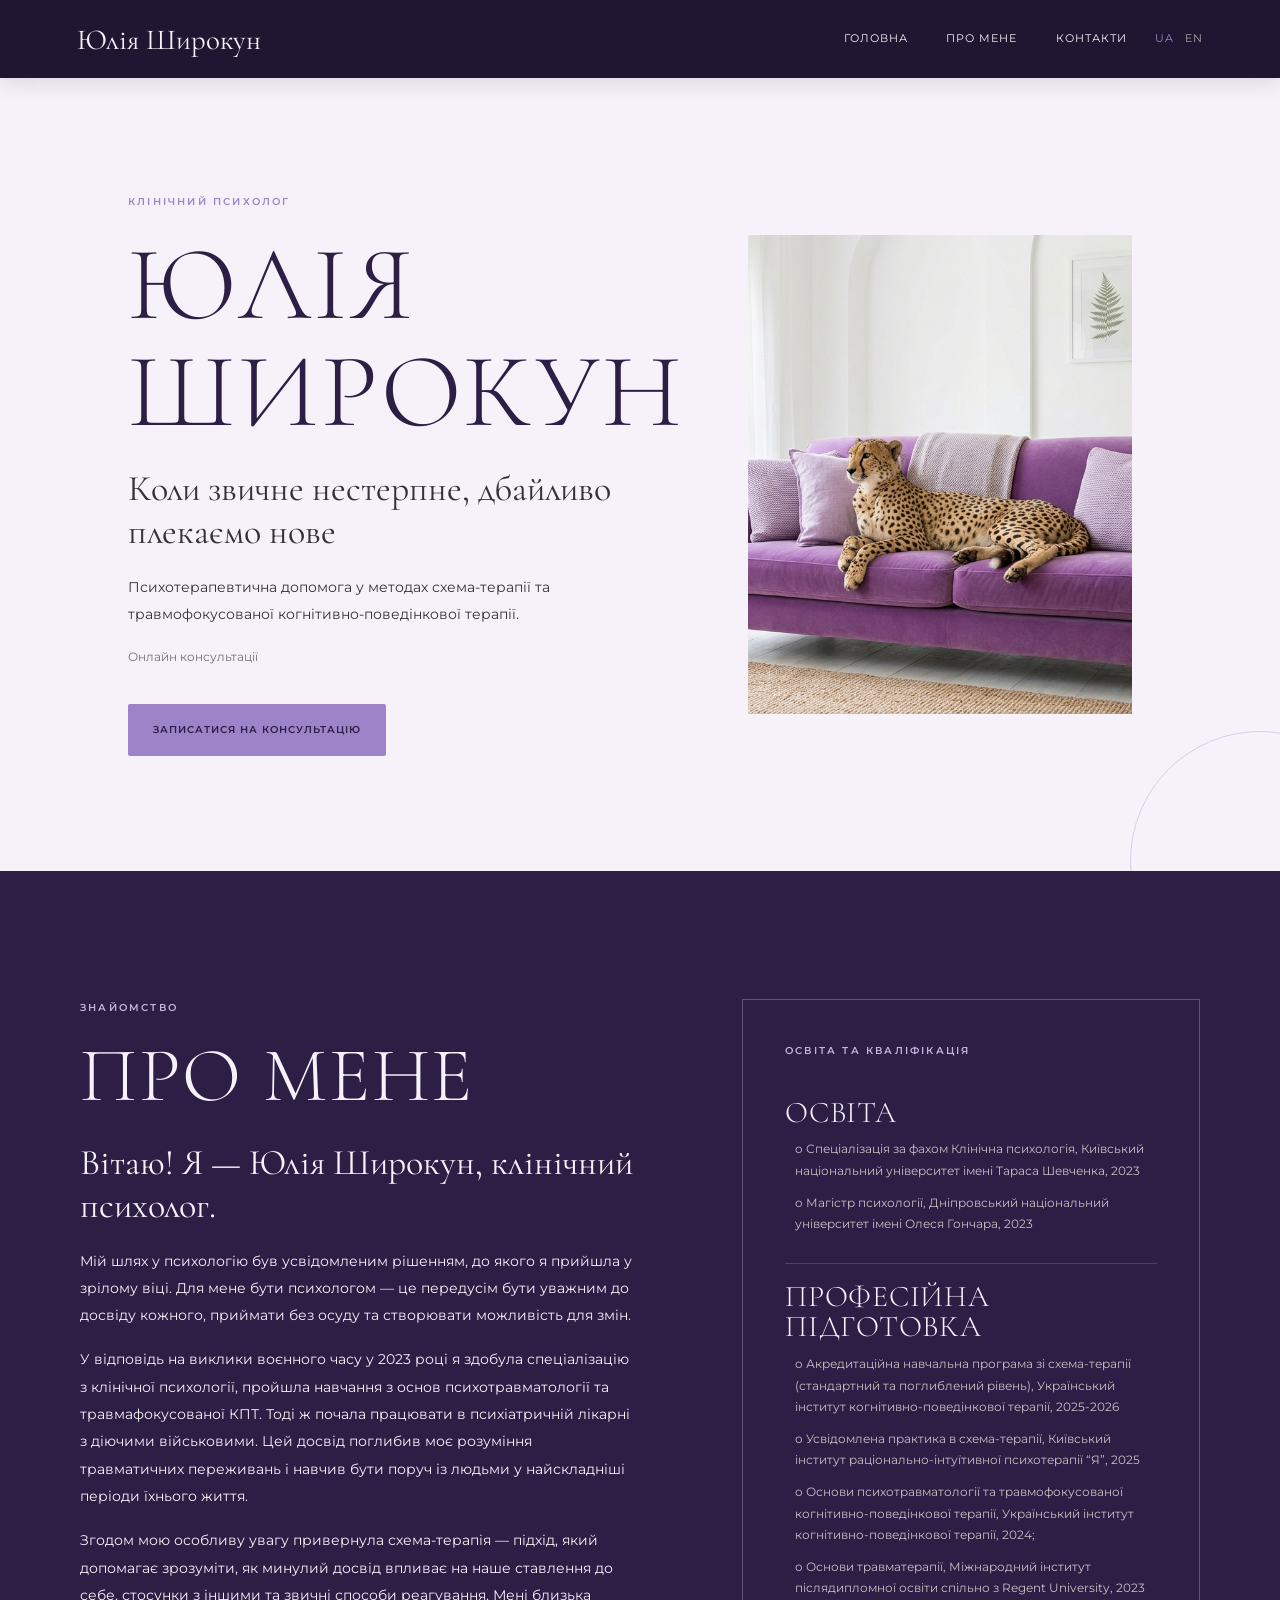
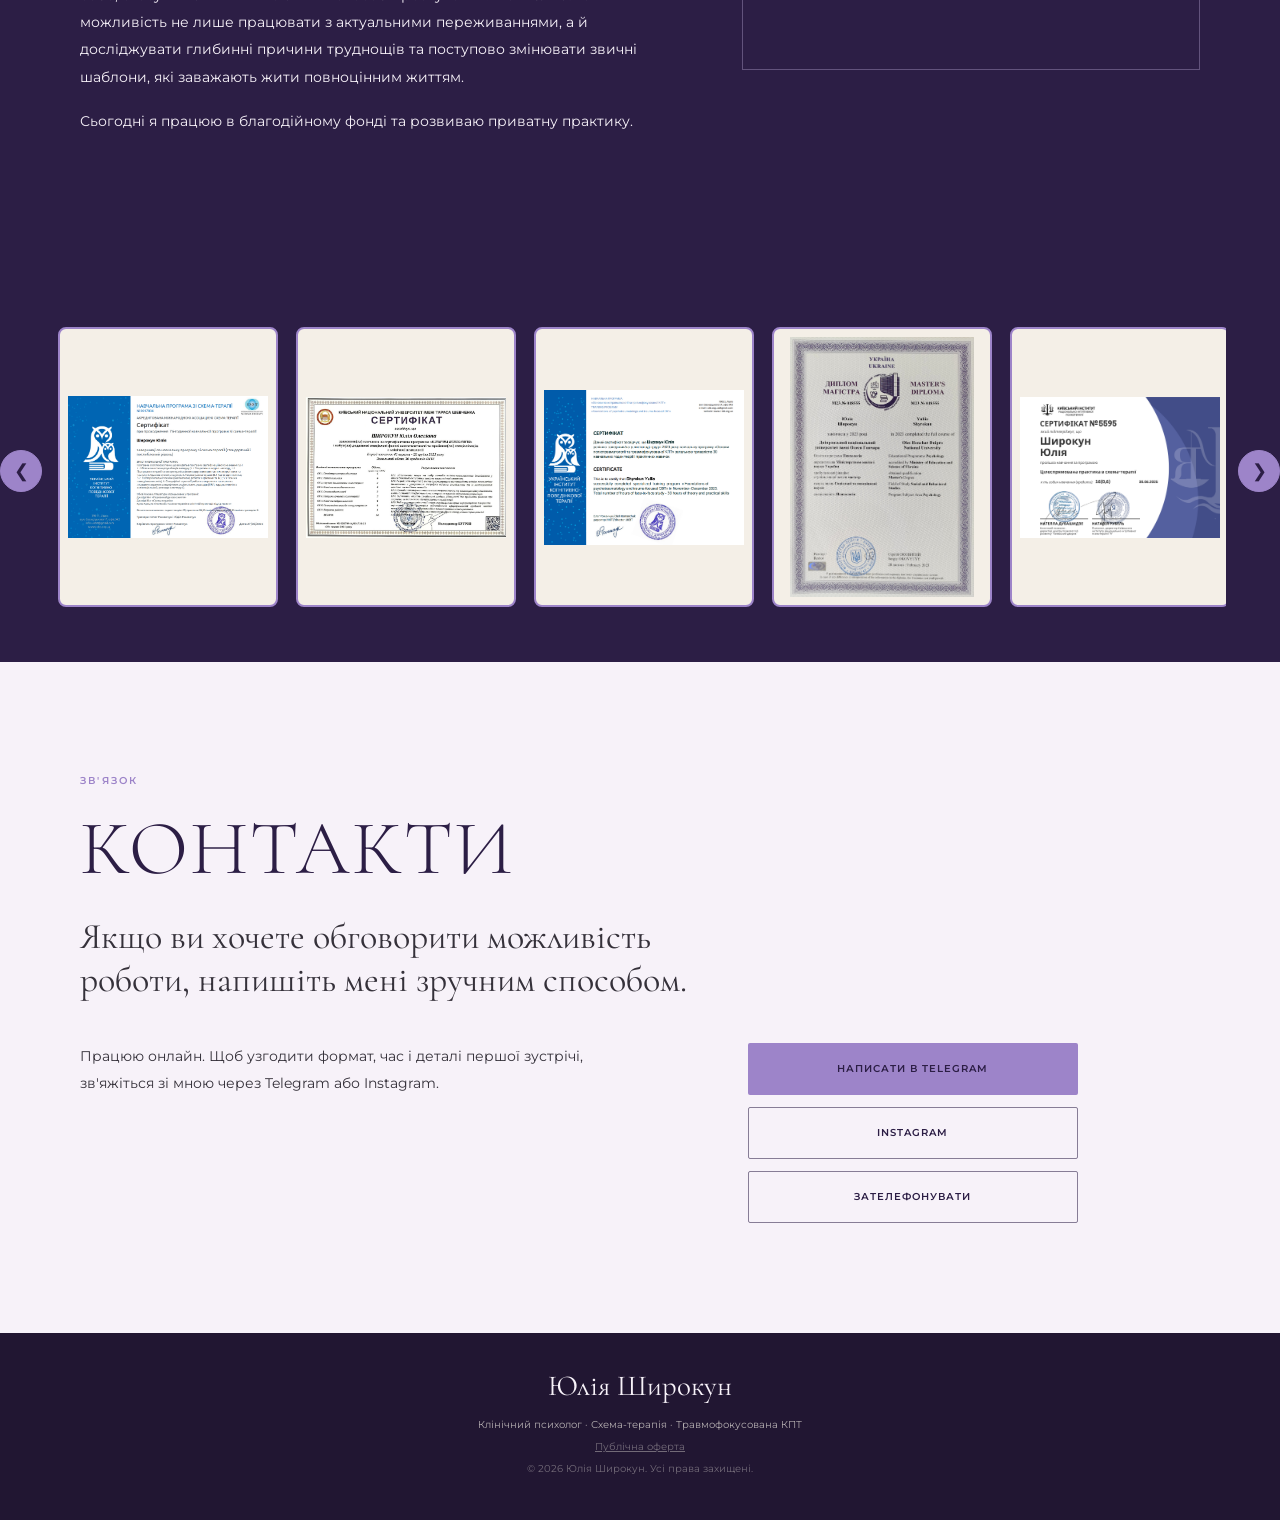
==== commit 555b86c3: "Update index.html" ====
--- a/index.html
+++ b/index.html
@@ -216,6 +216,10 @@
   <footer class="site-footer">
     <a class="wordmark footer-wordmark" href="#home">Юлія Широкун</a>
     <p>Клінічний психолог · Схема-терапія · Травмофокусована КПТ</p>
+    <p class="footer-copy">
+  <a href="https://psyinua.github.io/documents/offer.html" target="_blank" rel="noopener noreferrer">
+    Публічна оферта
+  </a>
     <p class="footer-copy">© <span id="year"></span> Юлія Широкун. Усі права захищені.</p>
   </footer>
   <script src="script.js"></script>
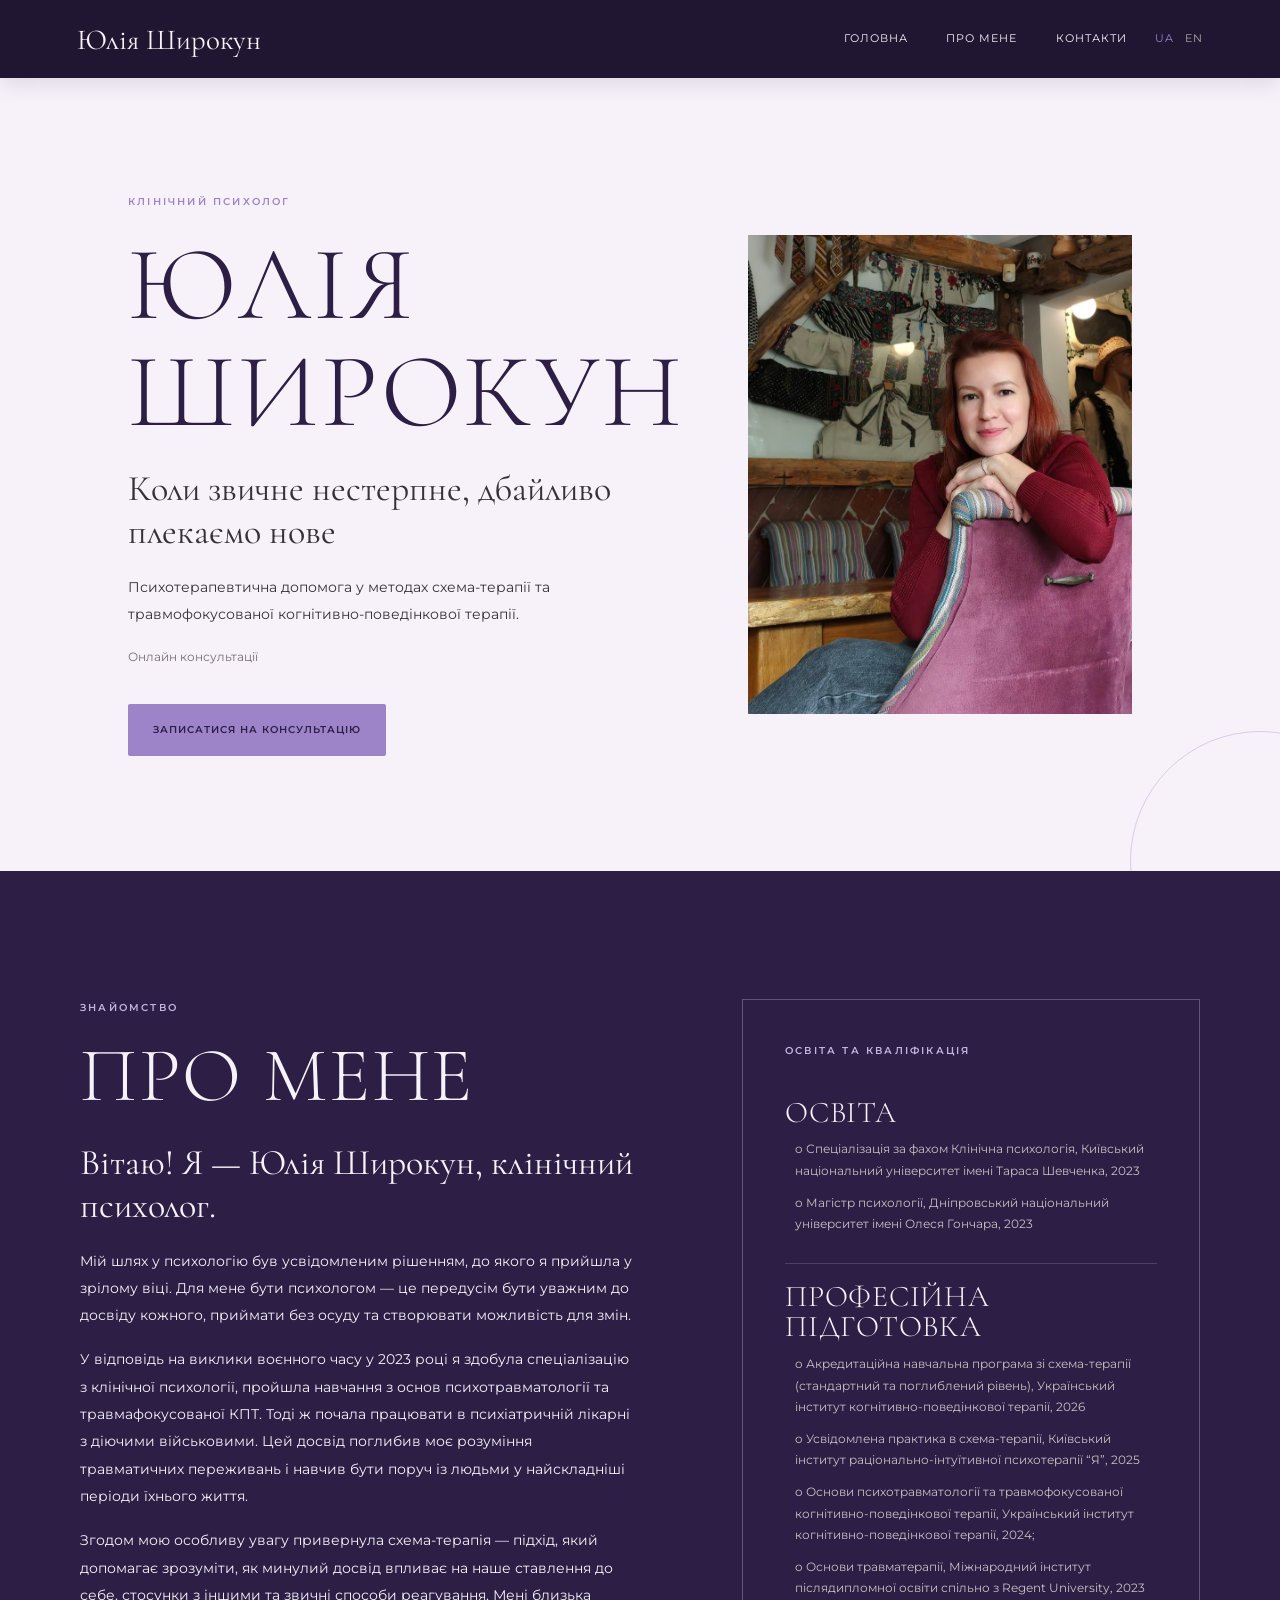
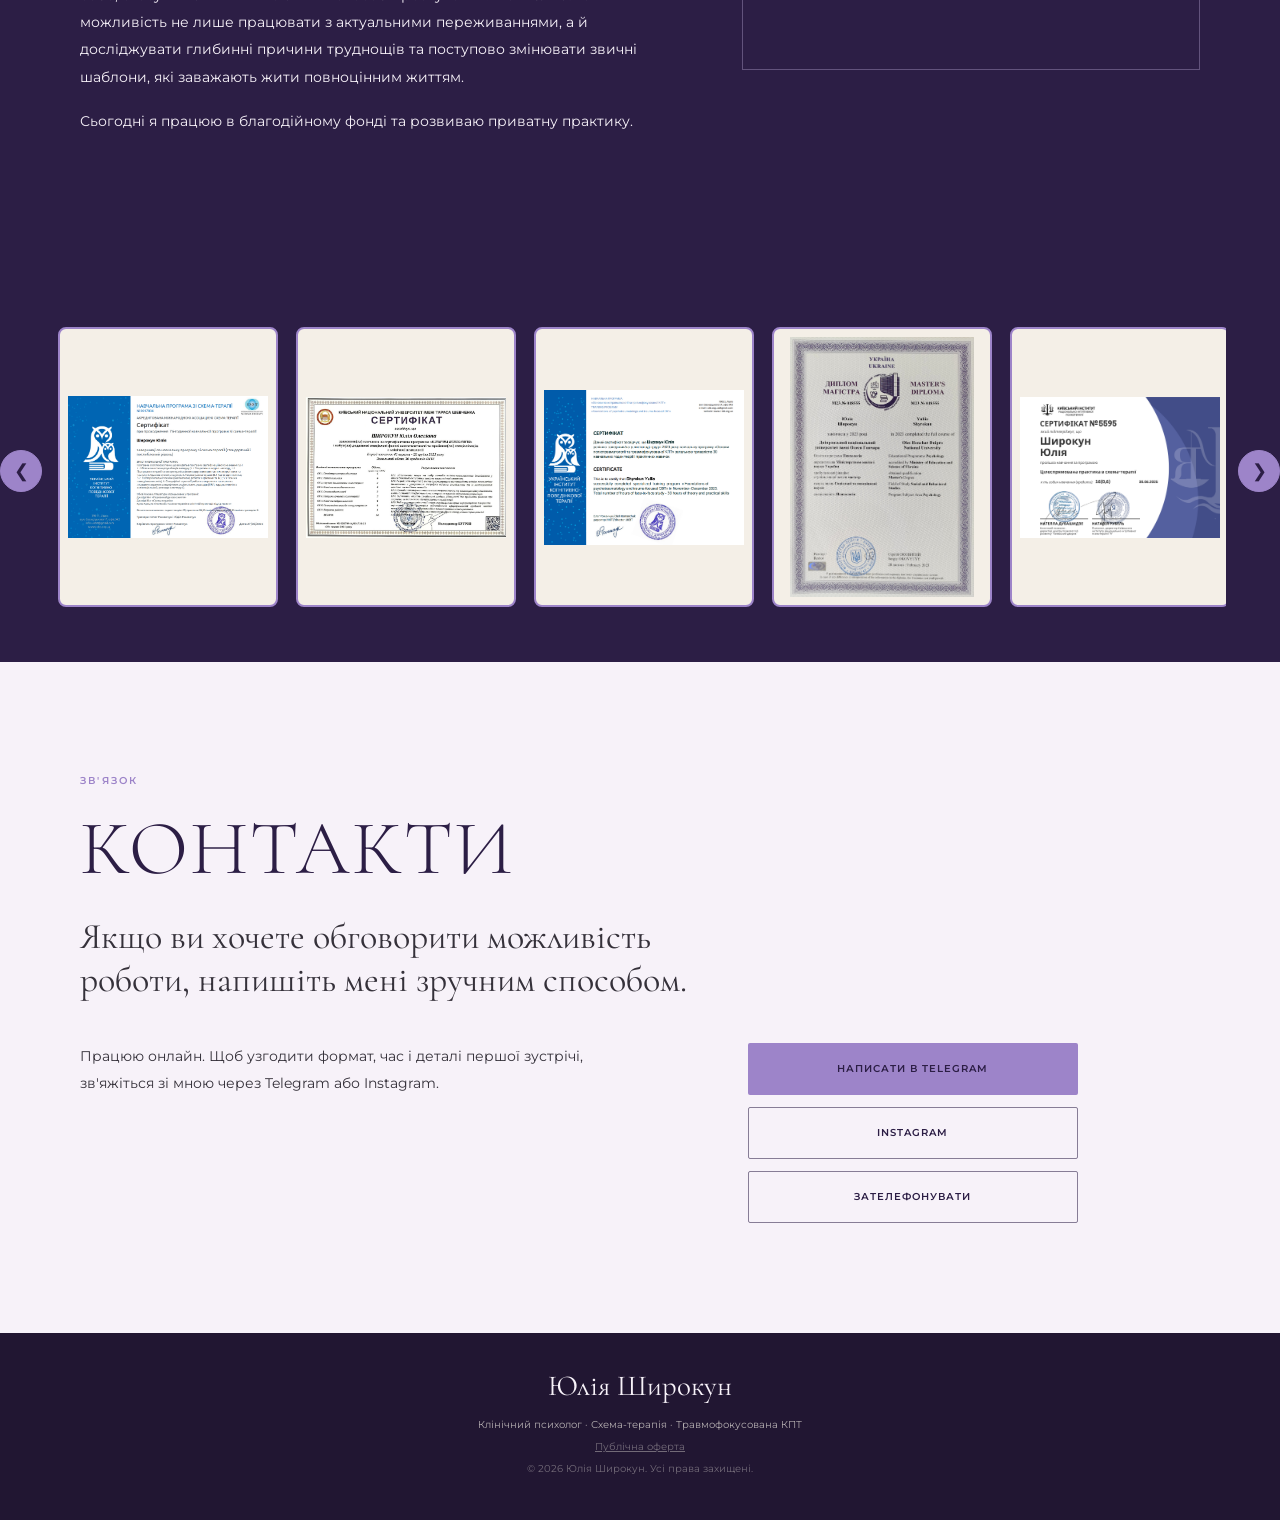
==== commit c71e2421: "Update index.html" ====
--- a/index.html
+++ b/index.html
@@ -75,7 +75,7 @@
           </div>
           <div class="credential-item">
             <h3>Професійна підготовка</h3>
-            <p>o	Акредитаційна навчальна програма зі схема-терапії (стандартний та поглиблений рівень), Український інститут когнітивно-поведінкової терапії, 2025-2026</p>
+            <p>o	Акредитаційна навчальна програма зі схема-терапії (стандартний та поглиблений рівень), Український інститут когнітивно-поведінкової терапії, 2026</p>
             <p>o	Усвідомлена практика в схема-терапії, Київський інститут раціонально-інтуїтивної психотерапії “Я”, 2025</p>
             <p>o	Основи психотравматології та травмофокусованої когнітивно-поведінкової терапії, Український інститут когнітивно-поведінкової терапії, 2024;</p>
             <p>o	Основи травматерапії, Міжнародний інститут післядипломної освіти спільно з Regent University, 2023</p>
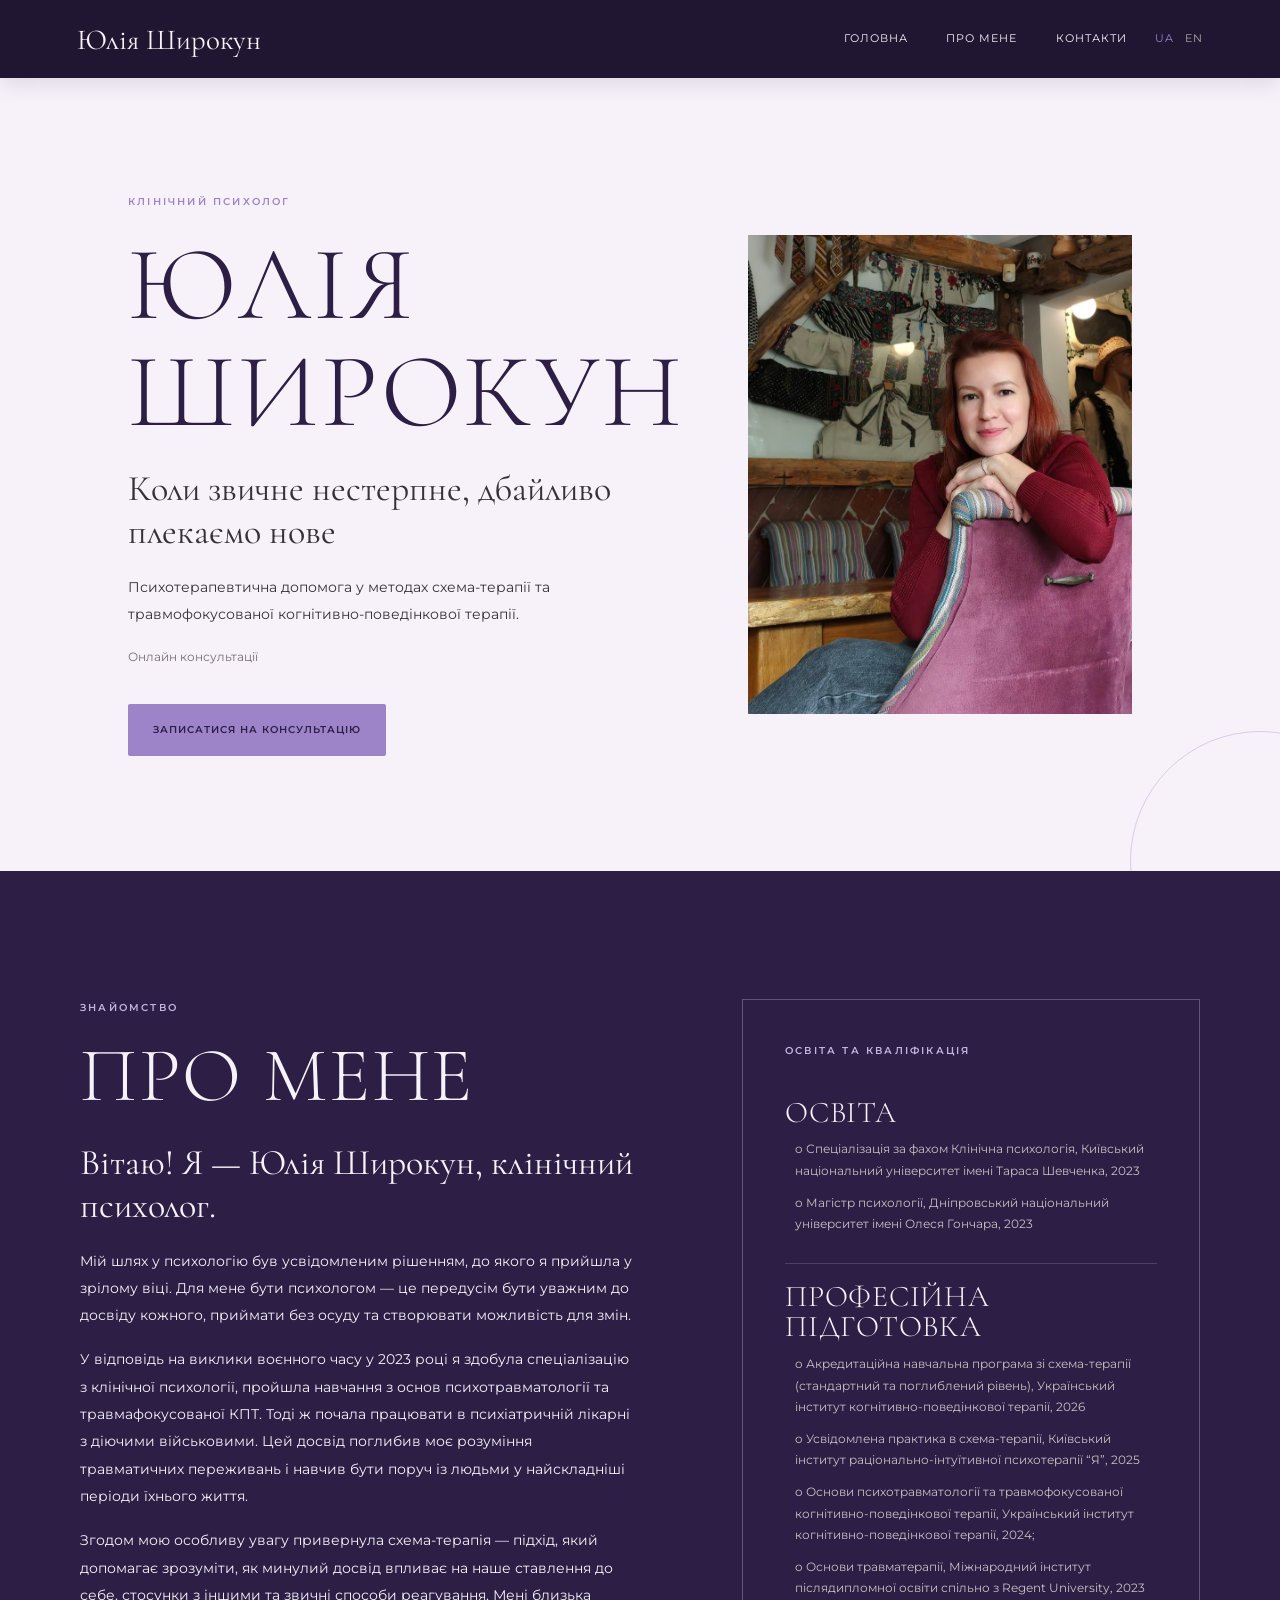
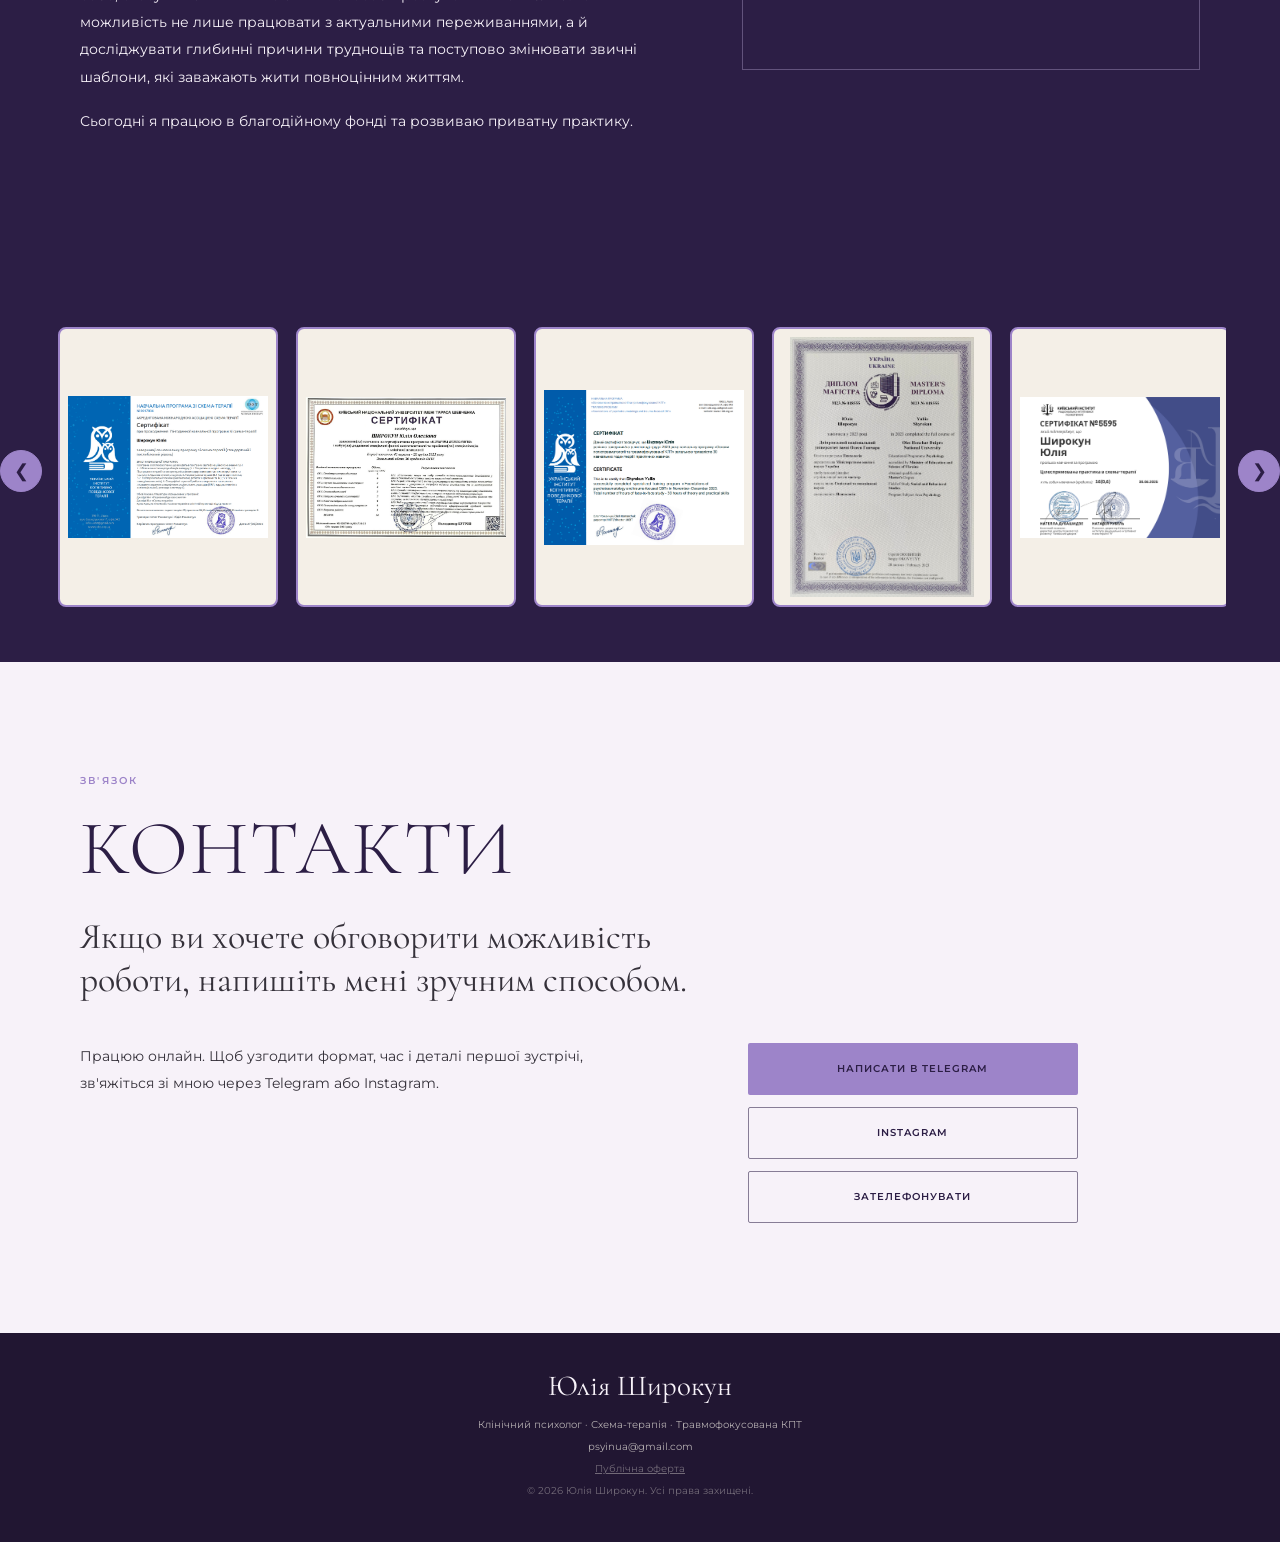
==== commit d5025bf8: "Update index.html" ====
--- a/index.html
+++ b/index.html
@@ -216,6 +216,7 @@
   <footer class="site-footer">
     <a class="wordmark footer-wordmark" href="#home">Юлія Широкун</a>
     <p>Клінічний психолог · Схема-терапія · Травмофокусована КПТ</p>
+    <p>psyinua@gmail.com</p>
     <p class="footer-copy">
   <a href="https://psyinua.github.io/documents/offer.html" target="_blank" rel="noopener noreferrer">
     Публічна оферта
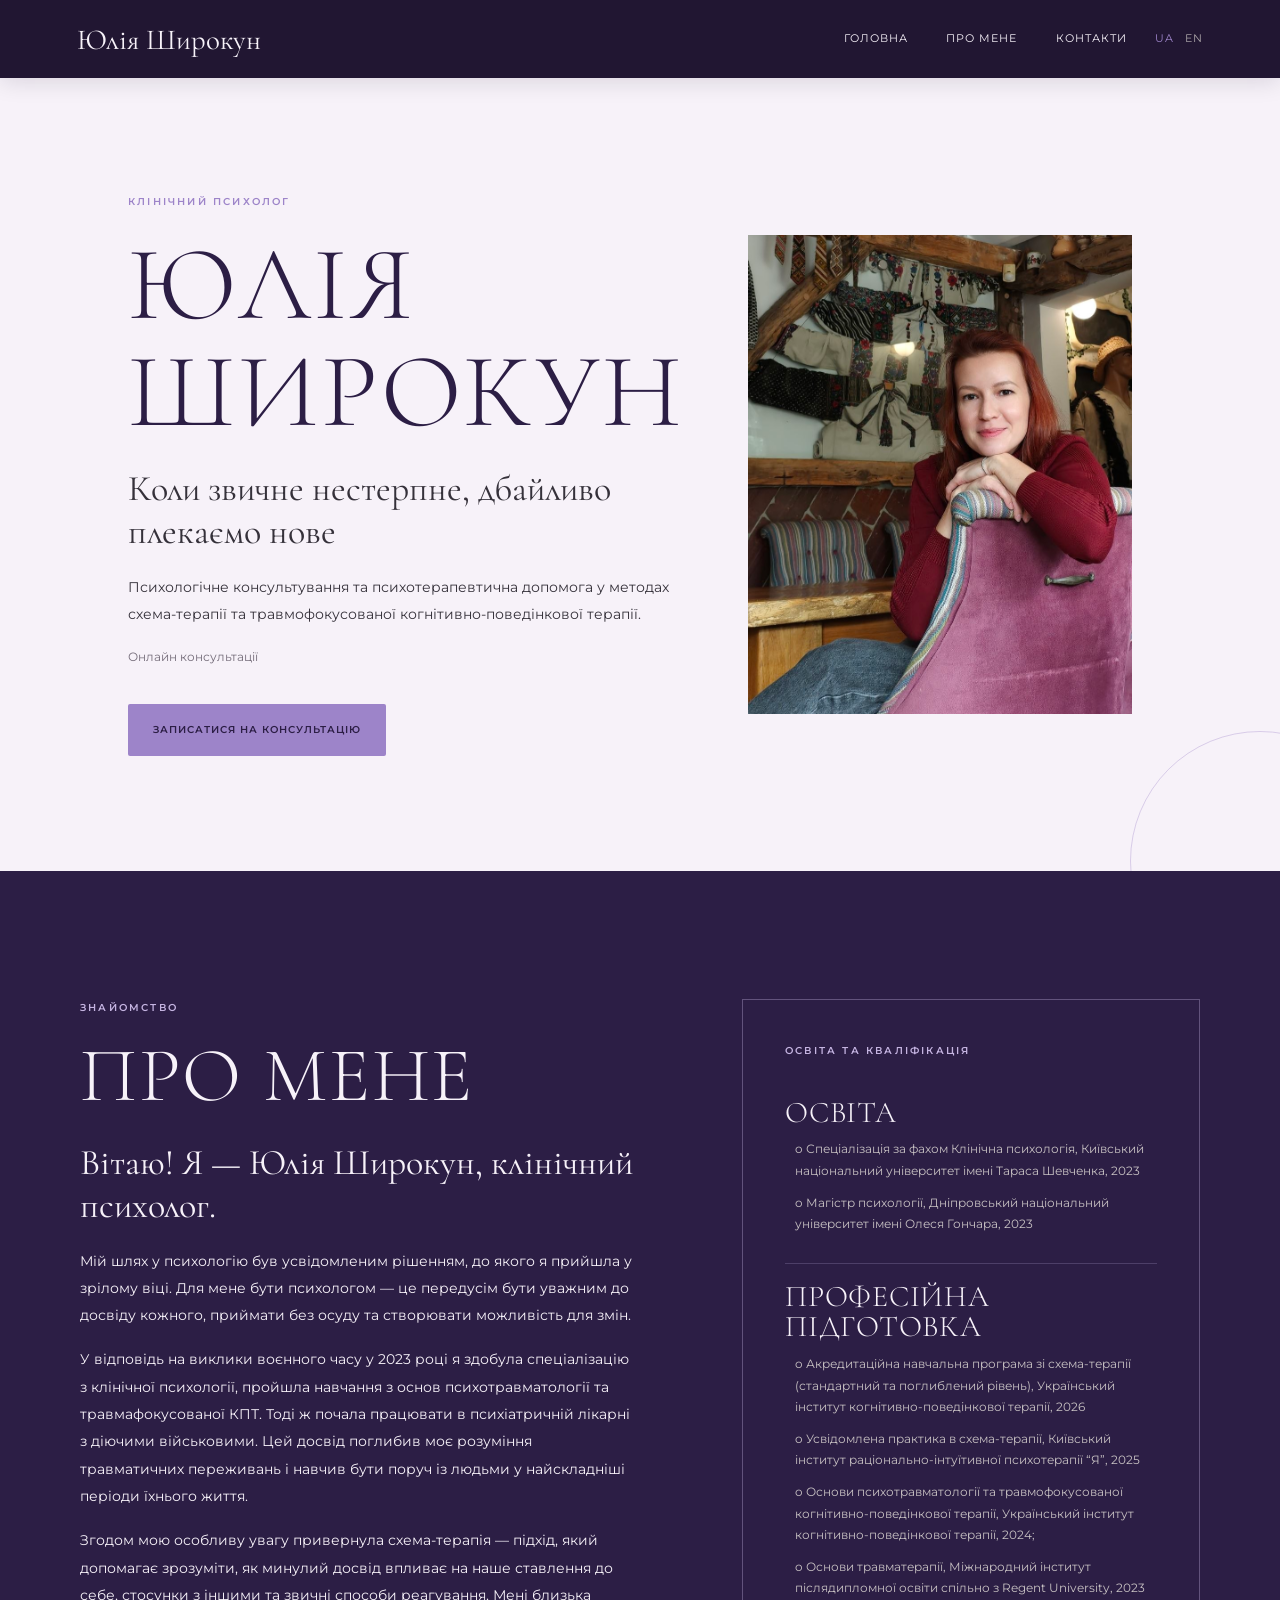
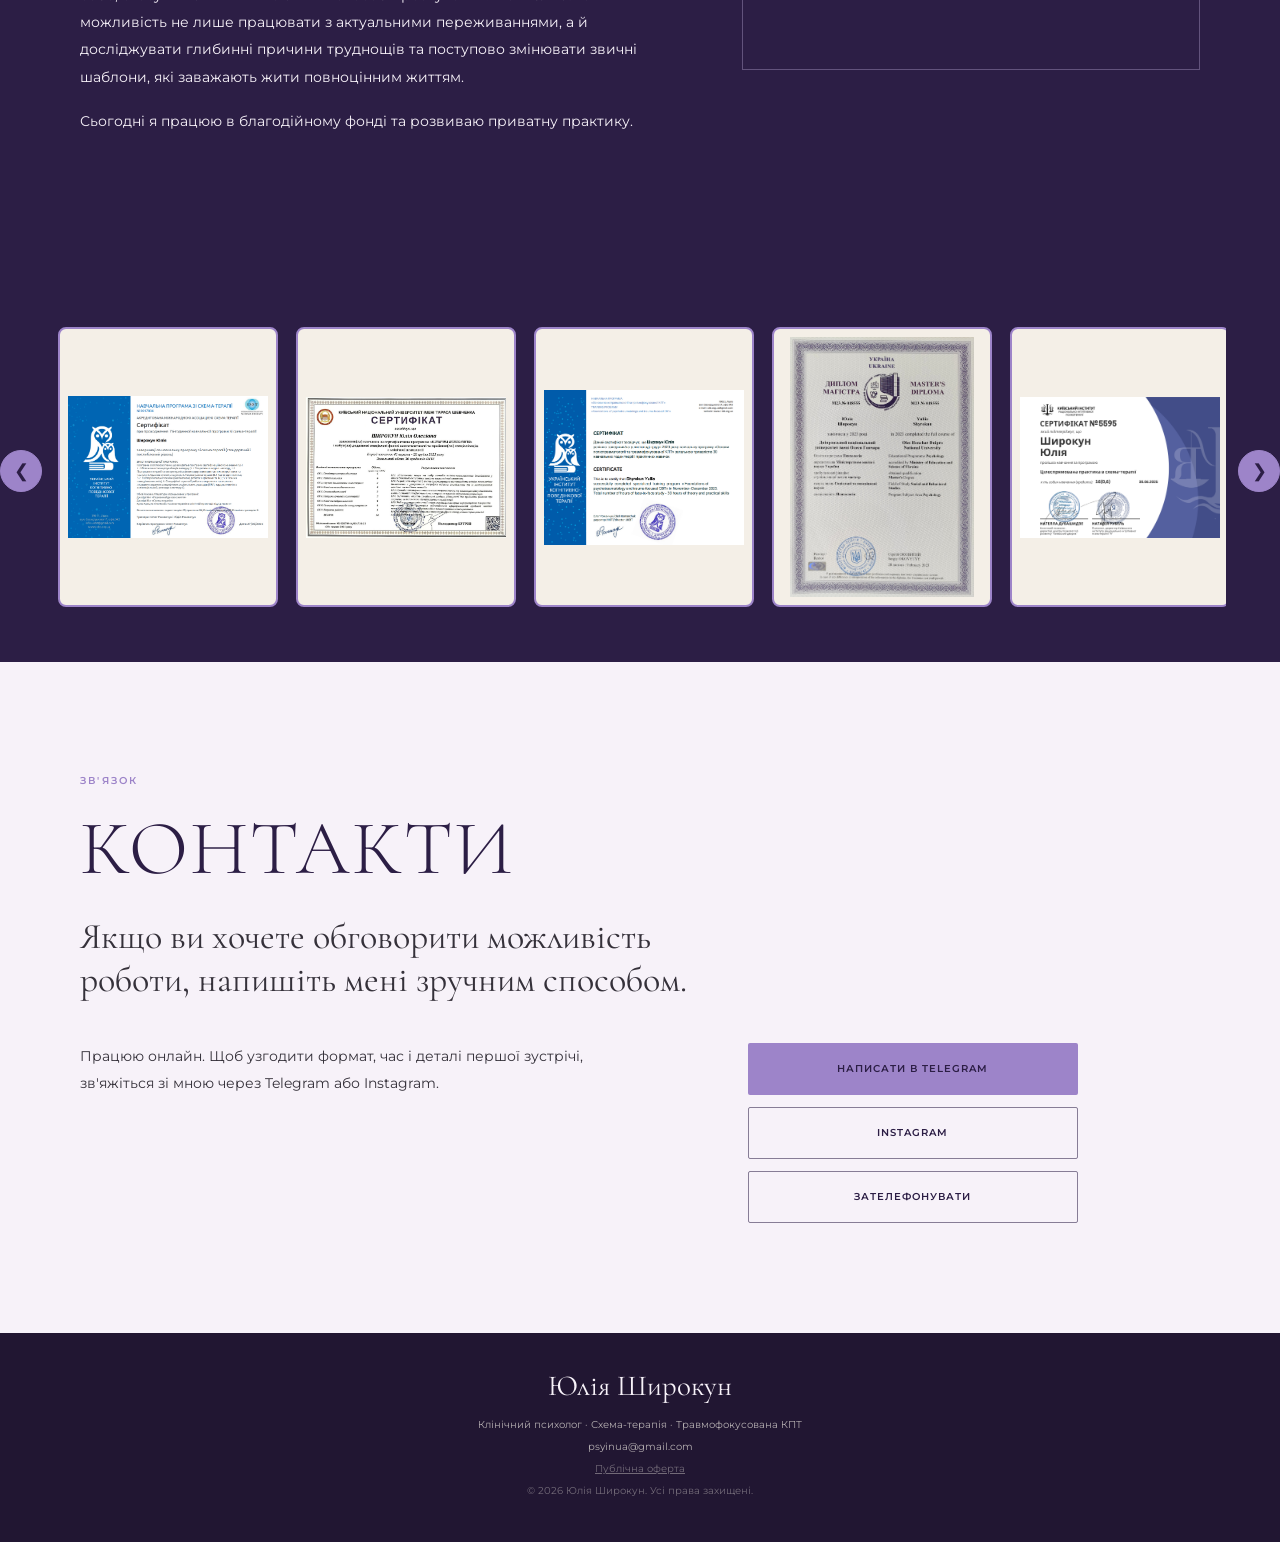
==== commit 841a51bb: "Update index.html" ====
--- a/index.html
+++ b/index.html
@@ -44,7 +44,7 @@
         <p class="eyebrow">КЛІНІЧНИЙ ПСИХОЛОГ</p>
         <h1>Юлія<br>Широкун</h1>
         <p class="hero-lead">Коли звичне нестерпне, дбайливо плекаємо нове</p>
-        <p class="body-copy">Психотерапевтична допомога у методах схема-терапії та травмофокусованої когнітивно-поведінкової терапії.</p>
+        <p class="body-copy">Психологічне консультування та психотерапевтична допомога у методах схема-терапії та травмофокусованої когнітивно-поведінкової терапії.</p>
         <p class="body-copy muted">Онлайн консультації</p>
         <a class="button button-lavender" href="#contacts">ЗАПИСАТИСЯ НА КОНСУЛЬТАЦІЮ</a>
       </div>
